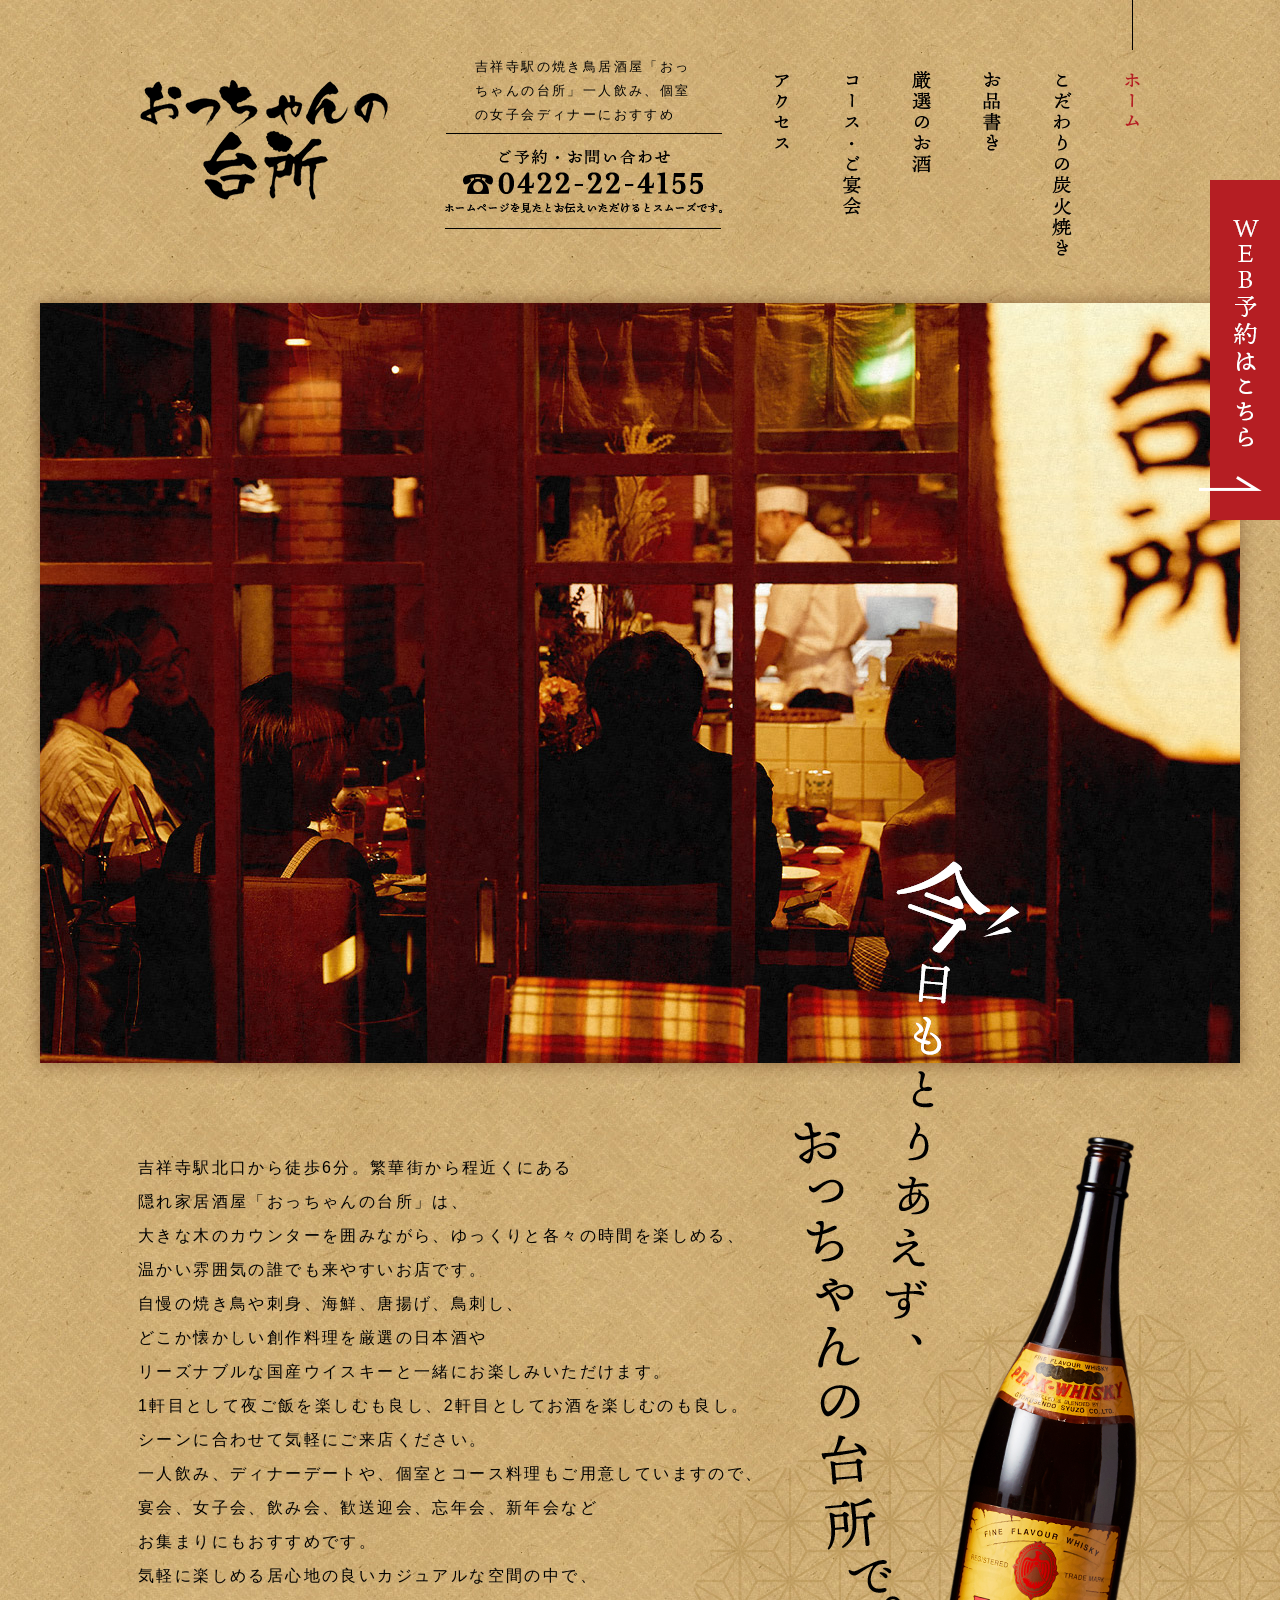
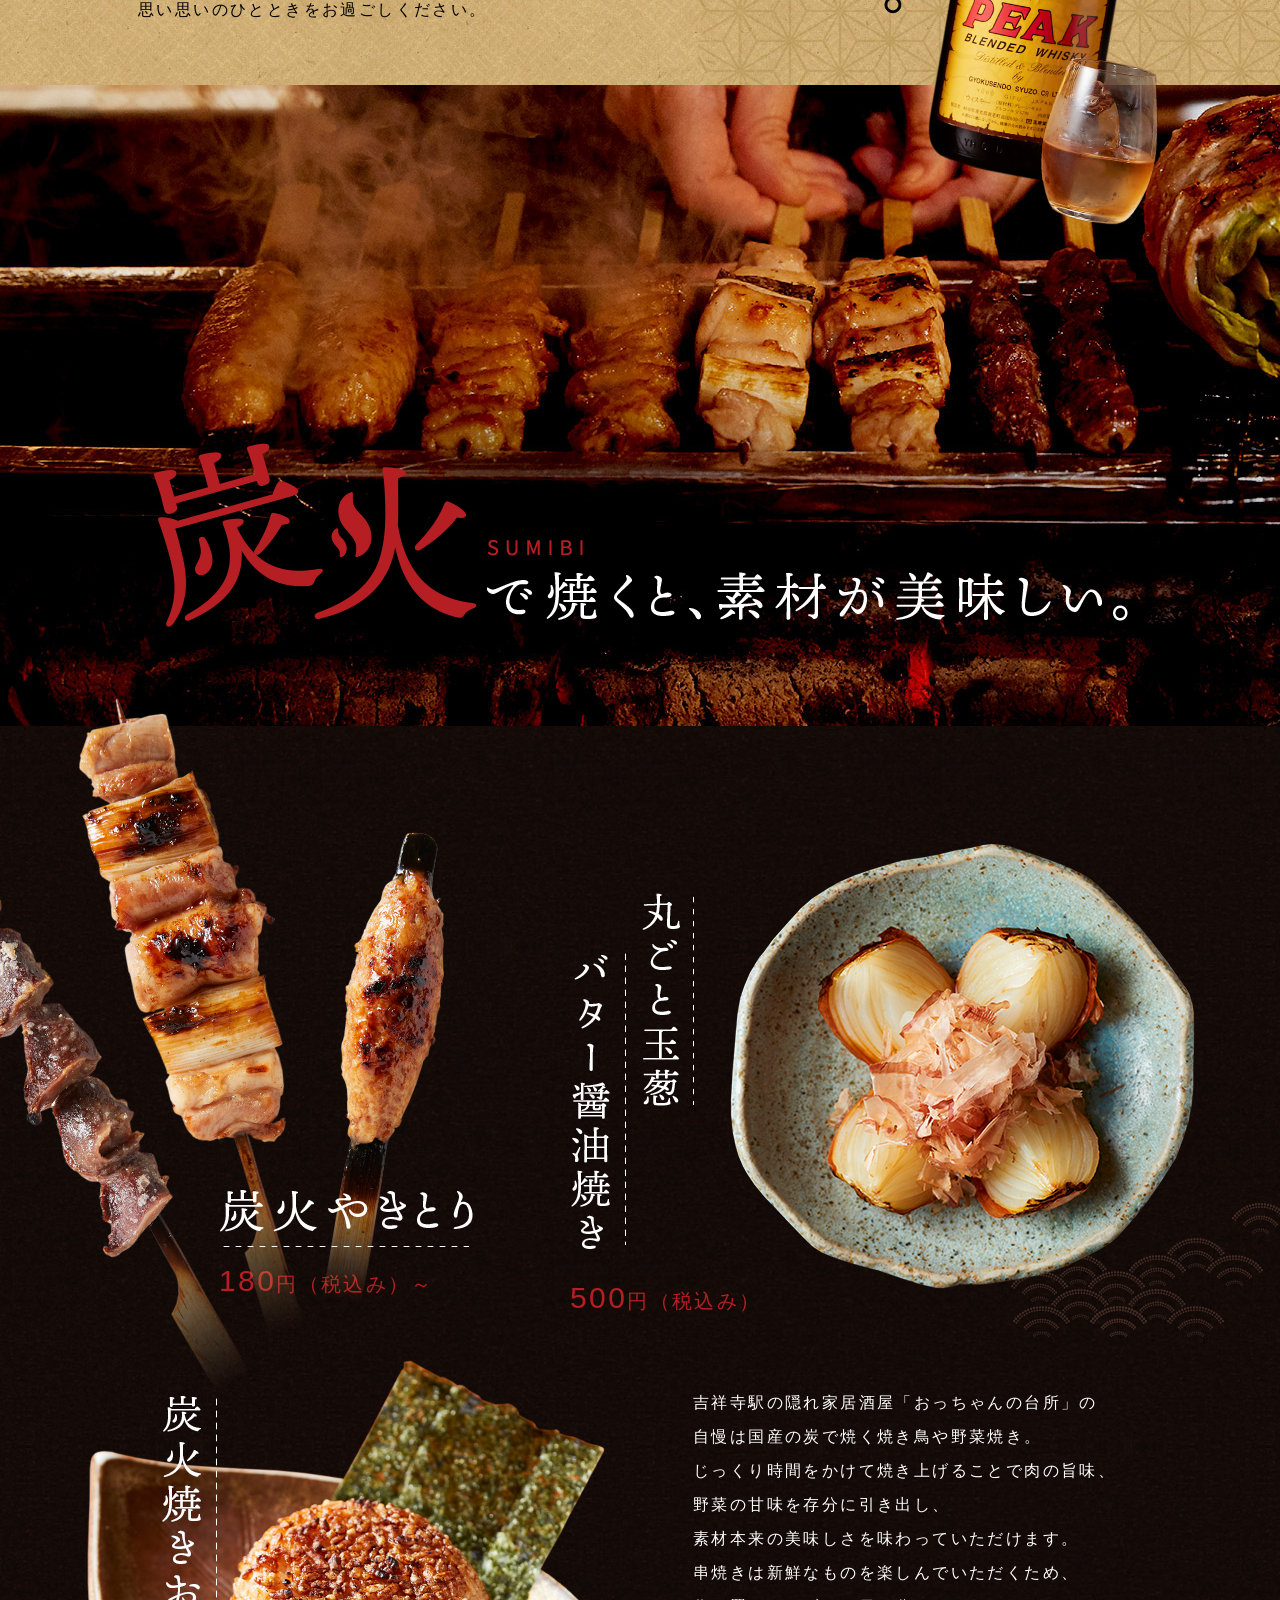
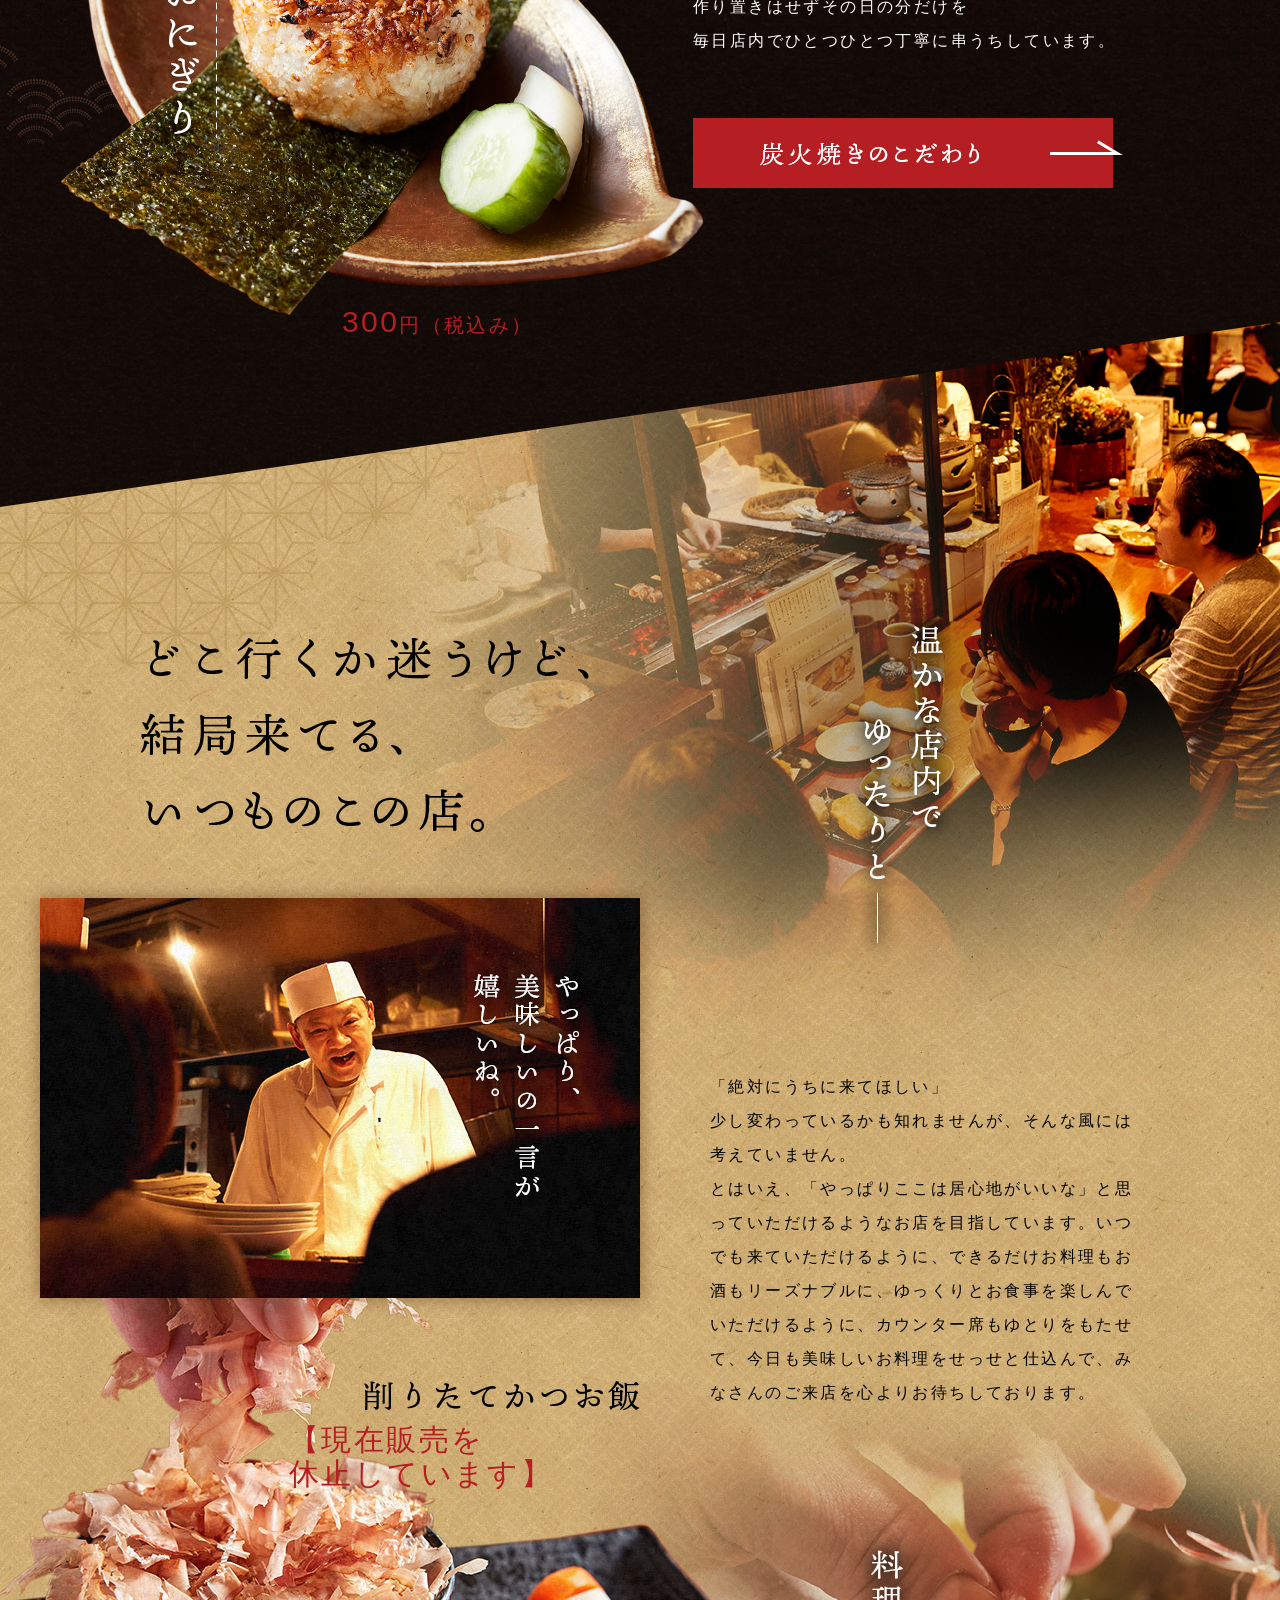
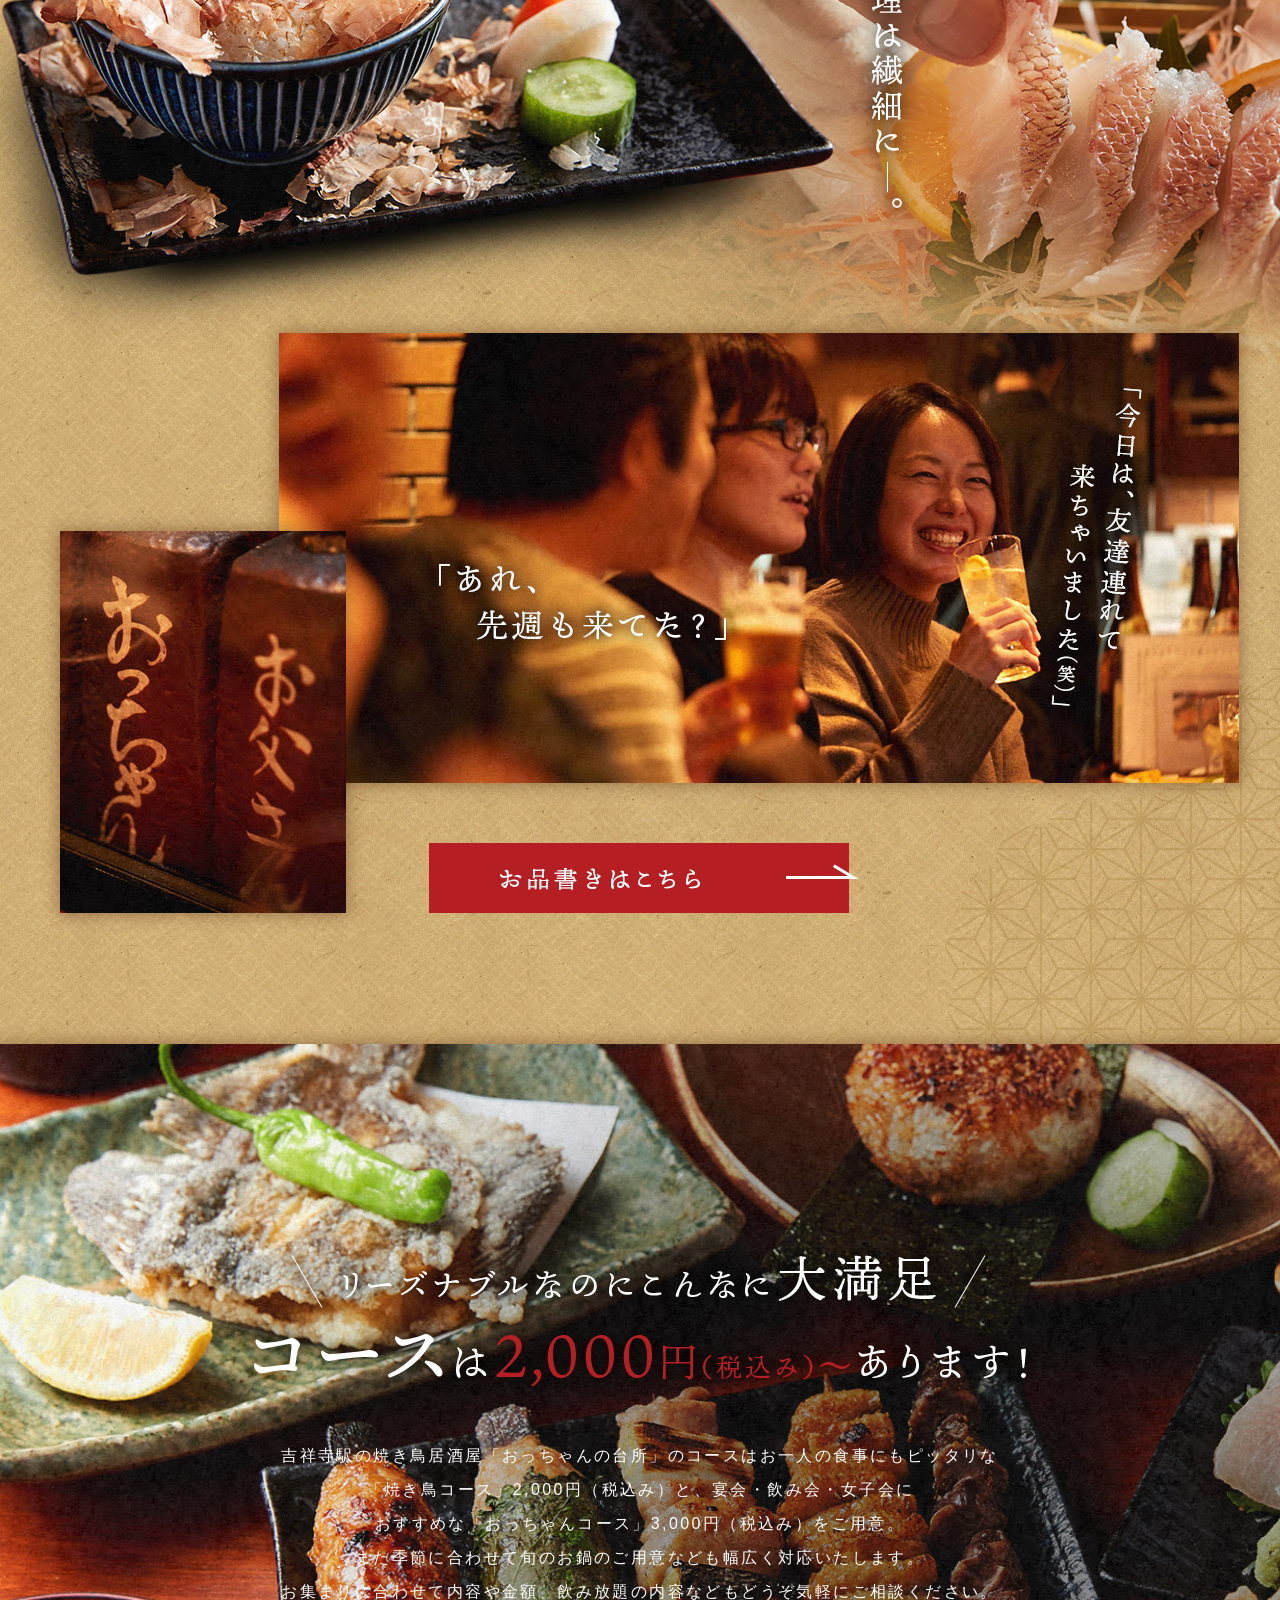
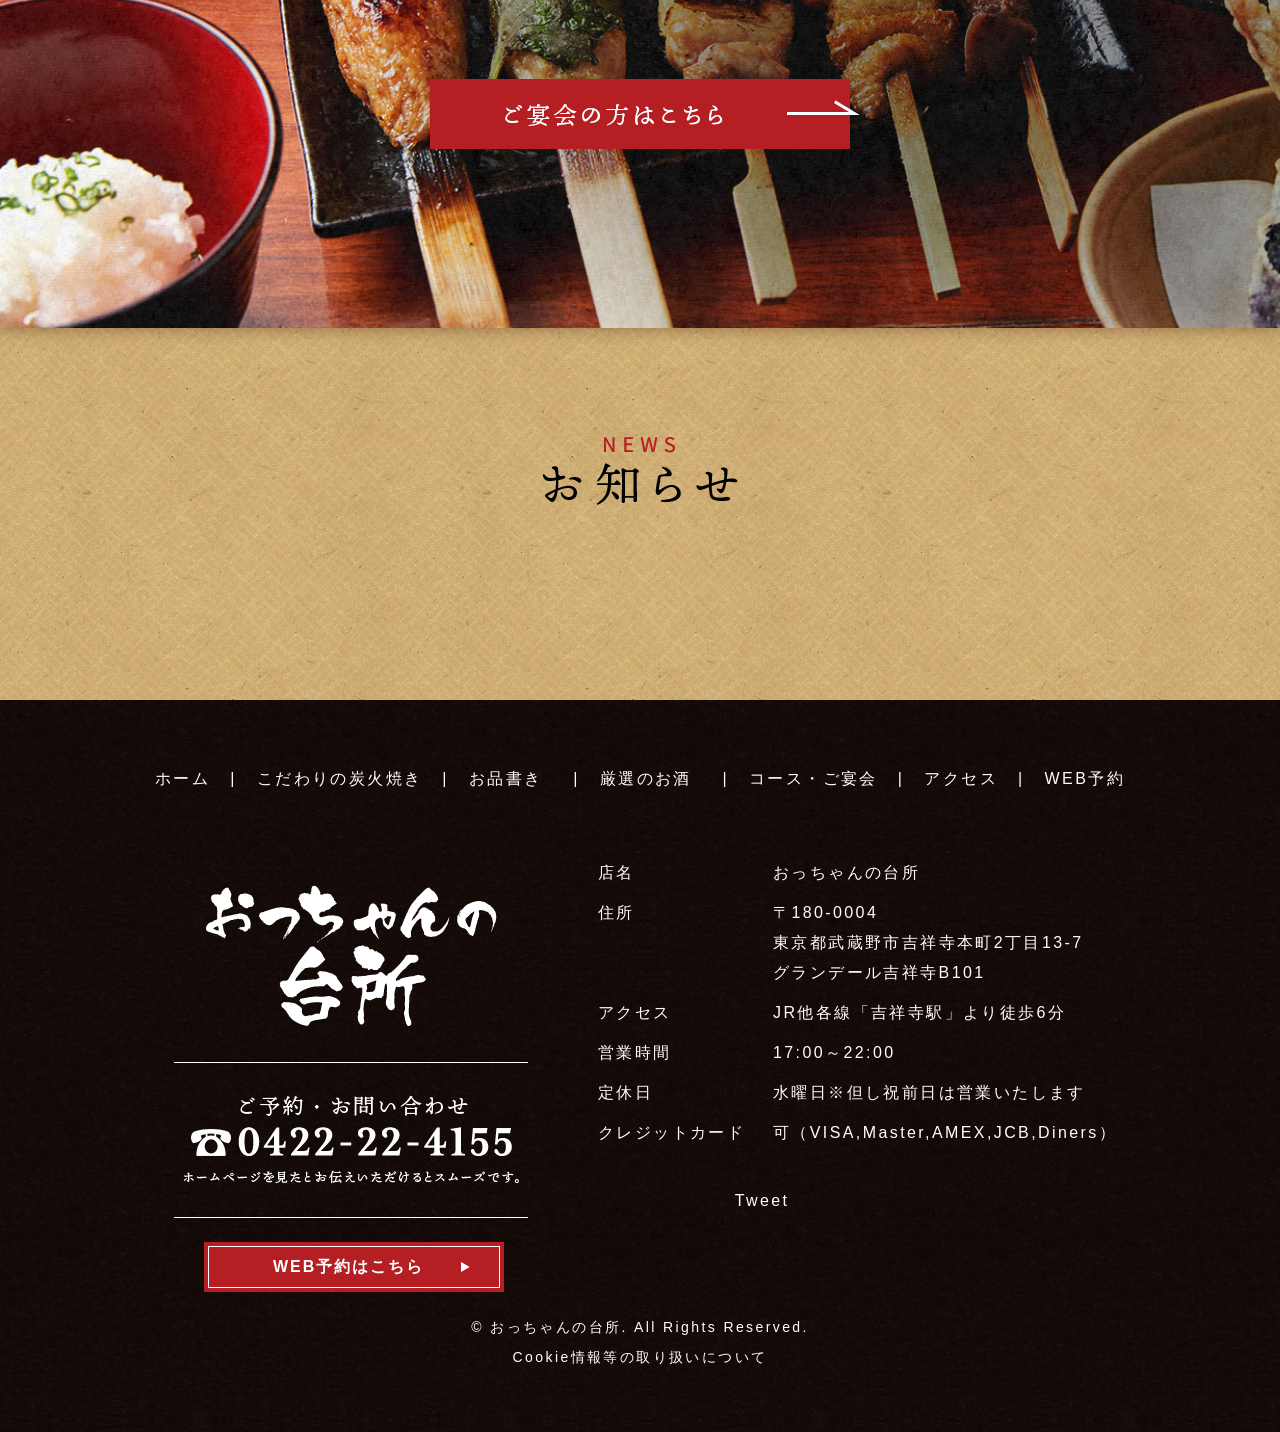
==== index.html @ ed3fe758 "「現在販売を休止しています」の改行位置を修正 「現在販売を」で改行し「休止しています」を次行に表示。  Co-Authored-By: Claude Sonnet 4.6 <noreply@anthr" ====
<!DOCTYPE html>
<!--[if lt IE 7]><html class="ie ie6 ie-lt10 ie-lt9 ie-lt8 ie-lt7 no-js" lang="ja"><![endif]-->
<!--[if IE 7]><html class="ie ie7 ie-lt10 ie-lt9 ie-lt8 no-js" lang="ja"><![endif]-->
<!--[if IE 8]><html class="ie ie8 ie-lt10 ie-lt9 no-js" lang="ja"><![endif]-->
<!--[if IE 9]><html class="ie ie9 ie-lt10 no-js" lang="ja"><![endif]-->
<!--[if gt IE 9]><!-->
<html class="no-js" lang="ja">
  <!--<![endif]-->
  <head>
    <meta charset="UTF-8" />
    <meta http-equiv="X-UA-Compatible" content="IE=Edge" />
    <meta name="author" content="FOODCONNECTION" />
    <title>吉祥寺駅の焼き鳥居酒屋「おっちゃんの台所」一人飲み、個室の女子会ディナーにおすすめ</title>

    <meta property="og:type" content="website" />
    <meta property="og:locale" content="ja_JP" />
    <meta property="og:url" content="https://www.ottyannodaidokoro.com" />
    <meta property="og:image" content="shared/img/shared/ogp.png" />
    <meta property="og:title" content="吉祥寺駅の焼き鳥居酒屋「おっちゃんの台所」一人飲み、個室の女子会ディナーにおすすめ" />
    <meta property="og:site_name" content="おっちゃんの台所" />
    <meta property="og:description" content="吉祥寺駅の居酒屋「おっちゃんの台所」。美味しい焼き鳥、刺身、魚料理を日本酒、国産ウイスキーとお楽しみください。カウンターは一人飲み、ディナーデート、個室は女子会、宴会、飲み会におすすめ。" />
    <meta name="description" content="吉祥寺駅の居酒屋「おっちゃんの台所」。美味しい焼き鳥、刺身、魚料理を日本酒、国産ウイスキーとお楽しみください。カウンターは一人飲み、ディナーデート、個室は女子会、宴会、飲み会におすすめ。" />

    <meta name="apple-mobile-web-app-status-bar-style" content="black-translucent" />
    <meta name="apple-mobile-web-app-capable" content="yes" />
    <meta name="format-detection" content="telephone=no, date=no, address=no, email=no" />
    <meta name="viewport" content="width=device-width, initial-scale=1.0" />

    <link rel="canonical" href="https://www.ottyannodaidokoro.com/" />
    <link rel="shortcut icon" href="shared/img/shared/favicon.ico" />

    <link rel="stylesheet" href="shared/css/font.css" />
    <link rel="stylesheet" href="shared/css/common.css" />
    <link rel="stylesheet" href="shared/css/shared.css" />
    <link rel="stylesheet" href="shared/css/index.css" />
    <link rel="stylesheet" href="shared/css/responsive.css" />
    <link href="https://fonts.googleapis.com/css?family=Noto+Serif+JP&display=swap" rel="stylesheet" />
  </head>

  <body>
    <main>
      <header>
        <div class="wrap">
          <h1>吉祥寺駅の焼き鳥居酒屋「おっちゃんの台所」一人飲み、個室の女子会ディナーにおすすめ</h1>
          <p class="logo non-over">
            <a href="./"><img src="shared/img/shared/logo.png" alt="logo" /></a>
          </p>
          <p class="tel">
            <a href="tel:0422224155" class="telhref"><img src="shared/img/shared/tel.png" alt="0422-22-4155" /></a>
          </p>
          <nav class="nav-fl">
            <a href="access.html"><img src="shared/img/shared/nav1.png" alt="アクセス" width="70" height="270" class="btn" /></a>
            <a href="course.html"><img src="shared/img/shared/nav2.png" alt="コース・ご宴会" width="70" height="270" class="btn" /></a>
            <a href="sake.html"><img src="shared/img/shared/nav3.png" alt="厳選のお酒" width="70" height="270" class="btn" /></a>
            <a href="menu.html"><img src="shared/img/shared/nav4.png" alt="お品書き" width="70" height="270" class="btn" /></a>
            <a href="sumibiyaki.html"><img src="shared/img/shared/nav5.png" alt="こだわりの炭火焼き" width="70" height="270" class="btn" /></a>
            <a href="./"><img src="shared/img/shared/nav6_on.png" alt="ホーム" width="70" height="270" class="non-over" /></a>
          </nav>
          <div id="key">
            <p><img class="box-shadow" src="shared/img/index/key.jpg" width="1200" height="760" alt="入口" /></p>
          </div>
        </div>
        <p class="btn_fixed">
          <a href="https://yoyaku.tabelog.com/yoyaku/net_booking_form/index?rcd=13009969" target="_blank" rel="nofollow"><img src="shared/img/shared/btn-fixed.png" width="81" height="340" alt="WEB予約はこちら" /></a>
        </p>
        <div class="nav-fixed">
          <div class="wrap">
            <nav>
              <a href="./"><img src="shared/img/shared/navf1_on.png" alt="ホーム" width="91" height="20" class="non-over" /></a>
              <a href="sumibiyaki.html"><img src="shared/img/shared/navf2.png" alt="こだわりの炭火焼き" width="224" height="20" class="btn" /></a>
              <a href="menu.html"><img src="shared/img/shared/navf3.png" alt="お品書き" width="125" height="20" class="btn" /></a>
              <a href="sake.html"><img src="shared/img/shared/navf4.png" alt="厳選のお酒" width="146" height="20" class="btn" /></a>
              <a href="course.html"><img src="shared/img/shared/navf5.png" alt="コース・ご宴会" width="183" height="20" class="btn" /></a>
              <a href="access.html"><img src="shared/img/shared/navf6.png" alt="アクセス" width="110" height="20" class="btn" /></a>
            </nav>
            <p>
              <a href="tel:0422224155" class="telhref"><img src="shared/img/shared/tel-fixed.png" alt="0422-22-4155" /></a>
            </p>
          </div>
        </div>
      </header>
      <section class="nav-target">
        <div id="sec1">
          <div class="wrap">
            <h2><img src="shared/img/index/s1-h2.png" width="365" height="965" alt="今日もとりあえず、おっちゃんの台所で。" /></h2>
            <p class="txt">
              吉祥寺駅北口から徒歩6分。繁華街から程近くにある<br />
              隠れ家居酒屋「おっちゃんの台所」は、<br />
              大きな木のカウンターを囲みながら、ゆっくりと各々の時間を楽しめる、<br />
              温かい雰囲気の誰でも来やすいお店です。<br />
              自慢の焼き鳥や刺身、海鮮、唐揚げ、鳥刺し、<br />どこか懐かしい創作料理を厳選の日本酒や<br />
              リーズナブルな国産ウイスキーと一緒にお楽しみいただけます。<br />
              1軒目として夜ご飯を楽しむも良し、2軒目としてお酒を楽しむのも良し。<br />
              シーンに合わせて気軽にご来店ください。<br />
              一人飲み、ディナーデートや、個室とコース料理もご用意していますので、<br />
              宴会、女子会、飲み会、歓送迎会、忘年会、新年会など<br />お集まりにもおすすめです。<br />
              気軽に楽しめる居心地の良いカジュアルな空間の中で、<br />
              思い思いのひとときをお過ごしください。
            </p>
          </div>
        </div>
        <div id="sec2">
          <div class="wrap">
            <h2><img src="shared/img/index/s2-h2.png" width="1000" height="210" alt="炭火で焼くと、素材が美味しい。" /></h2>
          </div>
        </div>
        <div id="sec3">
          <div class="wrap">
            <div class="set1">
              <div class="left">
                <p class="photo"><img src="shared/img/index/s3-img-1.png" width="531" height="710" alt="つくね" /></p>
                <dl>
                  <dt><img src="shared/img/index/s3-h2-a.png" width="257" height="60" alt="炭火やきとり" /></dt>
                  <dd>180<span>円（税込み）～</span></dd>
                </dl>
              </div>
              <div class="right">
                <p class="photo"><img src="shared/img/index/s3-img-2.png" width="560" height="495" alt="丸ごと玉葱" /></p>
                <dl>
                  <dt><img src="shared/img/index/s3-h2-b.png" width="125" height="360" alt="丸ごと玉葱バター醤油焼き" /></dt>
                  <dd>500<span>円（税込み）</span></dd>
                </dl>
              </div>
            </div>
            <div class="set2">
              <dl>
                <dt><img src="shared/img/index/s3-img-3.png" width="745" height="562" alt="炭火焼きおにぎり" /></dt>
                <dd>300<span>円（税込み）</span></dd>
              </dl>
              <div class="text">
                <p class="txt">
                  吉祥寺駅の隠れ家居酒屋「おっちゃんの台所」の<br />
                 自慢は国産の炭で焼く焼き鳥や野菜焼き。<br />
                  じっくり時間をかけて焼き上げることで肉の旨味、<br />
                  野菜の甘味を存分に引き出し、<br />
                  素材本来の美味しさを味わっていただけます。<br />
                  串焼きは新鮮なものを楽しんでいただくため、<br />
                  作り置きはせずその日の分だけを<br />
                  毎日店内でひとつひとつ丁寧に串うちしています。
                </p>
                <p class="btn">
                  <a href="sumibiyaki.html"><img src="shared/img/index/s3-btn.png" width="430" height="70" alt="炭火焼きのこだわり" /></a>
                </p>
              </div>
            </div>
          </div>
        </div>
        <div id="sec4">
          <div class="wrap">
            <div class="set1">
              <div class="left">
                <h2><img src="shared/img/index/s4-h2.png" width="450" height="215" alt="結局来てる、いつものこの店。" /></h2>
                <p class="photo"><img class="box-shadow" src="shared/img/index/s4-img-1.jpg" width="600" height="400" alt="大将" /></p>
              </div>
              <div class="right">
                <h3><img src="shared/img/index/s4-h3.png" width="115" height="360" alt="温かな店内でゆったりと―。" /></h3>
                <p class="txt">
                  「絶対にうちに来てほしい」<br />
                  少し変わっているかも知れませんが、そんな風には考えていません。<br />
                  とはいえ、「やっぱりここは居心地がいいな」と思っていただけるようなお店を目指しています。いつでも来ていただけるように、できるだけお料理もお酒もリーズナブルに、ゆっくりとお食事を楽しんでいただけるように、カウンター席もゆとりをもたせて、今日も美味しいお料理をせっせと仕込んで、みなさんのご来店を心よりお待ちしております。
                </p>
              </div>
            </div>
            <div class="set2">
              <dl>
                <dt><img src="shared/img/index/s4-img-2.png" width="920" height="658" alt="かつお飯" /></dt>
                <dd>【現在販売を<br>休止しています】</dd>
              </dl>
              <h3><img src="shared/img/index/s4-h3-2.png" width="80" height="295" alt="料理は繊細に―。" /></h3>
            </div>
            <div class="set3">
              <p class="photo_1"><img class="box-shadow" src="shared/img/index/s4-img-3.jpg" width="960" height="450" alt="会話" /></p>
              <p class="photo_2"><img class="box-shadow" src="shared/img/index/s4-img-4.jpg" width="286" height="382" alt="カウンタ" /></p>
              <p class="btn">
                <a href="menu.html"><img src="shared/img/index/s4-btn.png" width="430" height="70" alt="お品書きはこちら" /></a>
              </p>
            </div>
          </div>
        </div>
        <div id="sec5" class="box-shadow">
          <div class="wrap">
            <h2><img src="shared/img/index/s5-h2.png" width="820" height="150" alt="リーズナブルなのにこんなに大満足" /></h2>
            <p class="txt">
              吉祥寺駅の焼き鳥居酒屋「おっちゃんの台所」のコースはお一人の食事にもピッタリな<br />
              「焼き鳥コース」2,000円（税込み）と、宴会・飲み会・女子会に<br />
              おすすめな「おっちゃんコース」3,000円（税込み）をご用意。<br />
              また季節に合わせて旬のお鍋のご用意なども幅広く対応いたします。<br />
              お集まりに合わせて内容や金額、飲み放題の内容などもどうぞ気軽にご相談ください。
            </p>
            <p class="btn">
              <a href="course.html"><img src="shared/img/index/s5-btn.png" width="430" height="70" alt="ご宴会の方はこちら" /></a>
            </p>
          </div>
        </div>
        <div id="sec6">
          <div class="wrap">
            <h2><img src="shared/img/index/s6-h2.png" width="204" height="75" alt="new" /></h2>
            <div id="feed"></div>
          </div>
        </div>
      </section>
      <footer>
        <div class="wrap">
          <nav class="nav-inline">
            <a href="index.html">ホーム</a>
            <a href="sumibiyaki.html">こだわりの炭火焼き</a>
            <a href="menu.html">お品書き</a>
            <a href="sake.html">厳選のお酒</a>
            <a href="course.html">コース・ご宴会</a>
            <a href="access.html">アクセス</a>
            <a href="https://yoyaku.tabelog.com/yoyaku/net_booking_form/index?rcd=13009969" target="_blank" rel="nofollow">WEB予約</a>
          </nav>
          <p class="logo"><img src="shared/img/shared/footer-logo.png" alt="logo" /></p>
          <p class="tel">
            <a href="tel:0422224155" class="telhref"><img src="shared/img/shared/footer-tel.png" alt="0422-22-4155" /></a>
          </p>
          <div class="dis_b">
            <a href="https://yoyaku.tabelog.com/yoyaku/net_booking_form/index?rcd=13009969" target="_blank" rel="nofollow" class="btn_ebi_te">
              <span class="btn_txt">WEB予約はこちら</span>
              <span class="triangle sankaku_po"></span>
            </a>
          </div>
          <div class="vcard">
            <dl>
              <dt>店名</dt>
              <dd>おっちゃんの台所</dd>
            </dl>
            <dl>
              <dt>住所</dt>
              <dd>
                〒180-0004<br />
                東京都武蔵野市吉祥寺本町2丁目13-7<br />
                グランデール吉祥寺B101
              </dd>
            </dl>
            <dl>
              <dt>アクセス</dt>
              <dd>JR他各線「吉祥寺駅」より徒歩6分</dd>
            </dl>
            <dl>
              <dt>営業時間</dt>
              <dd>17:00～22:00</dd>
            </dl>
            <dl>
              <dt>定休日</dt>
              <dd>水曜日※但し祝前日は営業いたします</dd>
            </dl>
            <dl>
              <dt>クレジットカード</dt>
              <dd>可（VISA,Master,AMEX,JCB,Diners）</dd>
            </dl>
          </div>
          <div id="socialbuttons" class="clearfix"></div>
          <address>
            &copy; おっちゃんの台所. All Rights Reserved.<br />
            <a class="cookie" href="https://www.foodconnection.jp/cookie/cookie_share.html" target="_blank" rel="nofollow">Cookie情報等の取り扱いについて</a>
          </address>
        </div>
      </footer>
    </main>

    <p id="pagetop"><img src="shared/img/shared/pagetop.png" alt="最上部へ" /></p>

    <div id="fb-root"></div>

    <script src="shared/js/base.js"></script>
    <script src="shared/js/autoload.js"></script>
    <script src="shared/js/jquery.min.js"></script>
    <script src="shared/js/jquery.rss.js"></script>
    <script src="shared/js/common.js"></script>
    <script type="text/javascript" src="shared/js/sp_botan.js"></script>
    <script src="shared/js/shared.js"></script>
  </body>
</html>
---- shared/css/font.css ----
/* Syntax: font format */
@font-face {
	font-family: "__FONT_NAME__";
	src: url("../font/__FONT_FILE__.eot"); /* IE9+ Compat Modes */
	src:
		url("../font/__FONT_FILE__.eot?#iefix") format("embedded-opentype"), /* IE6-IE8 */
		url("../font/__FONT_FILE__.woff2") format("woff2"), /* Super modern browsers */
		url("../font/__FONT_FILE__.woff") format("woff"), /* Modern browsers */
		url("../font/__FONT_FILE__.ttf")  format("truetype"), /* Safari, Android, iOS */
		url("../font/__FONT_FILE__.svg#__FONT_NAME__") format("svg"); /* Legacy iOS */
}
---- shared/css/common.css ----
/*
 * StyleName: common.css
 * Version: 3.0.8
 *
 * FoodConnection
 * http://foodconnection.jp/
 * http://foodconnection.vn/
 *
 */



/*!
 * normalize.css v8.0.0 | MIT License | github.com/necolas/normalize.css
 */

button,hr,input{overflow:visible}progress,sub,sup{vertical-align:baseline}[type=checkbox],[type=radio],legend{box-sizing:border-box;padding:0}html{line-height:1.15;-webkit-text-size-adjust:100%}body{margin:0}h1{font-size:2em;margin:.67em 0}hr{box-sizing:content-box;height:0}code,kbd,pre,samp{font-family:monospace,monospace;font-size:1em}a{background-color:transparent}abbr[title]{border-bottom:none;text-decoration:underline;text-decoration:underline dotted}b,strong{font-weight:bolder}small{font-size:80%}sub,sup{font-size:75%;line-height:0;position:relative}sub{bottom:-.25em}sup{top:-.5em}img{border-style:none}button,input,optgroup,select,textarea{font-family:inherit;font-size:100%;line-height:1.15;margin:0}button,select{text-transform:none}[type=button],[type=reset],[type=submit],button{-webkit-appearance:button}[type=button]::-moz-focus-inner,[type=reset]::-moz-focus-inner,[type=submit]::-moz-focus-inner,button::-moz-focus-inner{border-style:none;padding:0}[type=button]:-moz-focusring,[type=reset]:-moz-focusring,[type=submit]:-moz-focusring,button:-moz-focusring{outline:ButtonText dotted 1px}fieldset{padding:.35em .75em .625em}legend{color:inherit;display:table;max-width:100%;white-space:normal}textarea{overflow:auto}[type=number]::-webkit-inner-spin-button,[type=number]::-webkit-outer-spin-button{height:auto}[type=search]{-webkit-appearance:textfield;outline-offset:-2px}[type=search]::-webkit-search-decoration{-webkit-appearance:none}::-webkit-file-upload-button{-webkit-appearance:button;font:inherit}details{display:block}summary{display:list-item}[hidden],template{display:none}



/*=============================================
 * reset by FC Dev
 *=============================================*/

html, body, div, span, applet, object, iframe, h1, h2, h3, h4, h5, h6, p, blockquote, pre, a, abbr, acronym, address, big, cite, code, del, dfn, em, img, ins, kbd, q, s, samp, small, strike, strong, sub, sup, tt, var, b, u, i, center, dl, dt, dd, ol, ul, li, fieldset, form, label, legend, table, caption, tbody, tfoot, thead, tr, th, td, article, aside, canvas, details, embed, figure, figcaption, footer, header, hgroup, main, menu, nav, output, ruby, section, summary, time, mark, audio, video {
	margin: 0;
	padding: 0;
	font-size: 100%;
	font: inherit;
	vertical-align: baseline;
	outline: none;
	border: 0;
}
img {
	border: 0;
	transform: translateZ(0);
	-moz-transform: translateZ(0);
	-webkit-transform: translateZ(0);
}
img, input {
	vertical-align: middle;
}

article, aside, details, figcaption, figure, footer, header, hgroup, main, menu, nav, section {
	display: block;
}
ol, ul {
	list-style: none;
}
blockquote, q {
	quotes: none;
}
blockquote:before, blockquote:after, q:before, q:after {
	content: "";
	content: none;
}
table {
	border-spacing: 0;
	border-collapse: collapse;
}
table, caption, th, td {
	font-style: normal;
	font-weight: normal;
}
hr {
	margin: 0;
	padding: 0;
}
iframe {
	margin: 0;
	padding: 0;
	border: 0;
}
form, fieldset, input, button, select, optgroup, option, textarea, label, legend {
	margin: 0;
	padding: 0;
	outline: none;
}
span, em, strong, dfn, code, samp, kbd, var, cite, abbr, acronym, q, br, ins, del, a, img, object {
	margin: 0;
	padding: 0;
	font-style: normal;
	font-weight: inherit;
	border: 0;
}

/*=============================================
 * reset - custom
 *=============================================*/

:before,
:after {
	pointer-events: none;
}
* { /* fix font boosting on mobile Chrome */
	max-height: 1000000px;
}
*:first-child + html img,
* html img {
	vertical-align: top;
}
html,
body {
	line-height: 1;
	word-spacing: normal;
	min-height: 100%;
	text-size-adjust: 100%;
	-moz-text-size-adjust: 100%;
	-webkit-text-size-adjust: 100%;
	overflow-scrolling: touch;
	-moz-overflow-scrolling: touch;
	-webkit-overflow-scrolling: touch;
	/* -webkit-font-smoothing: antialiased; */
}
html.break-jump,
.break-jump body { /* fixed for screen jumping bug on iOS */
	margin: auto;
	position: absolute;
	top: 0;
	left: 0;
	right: 0;
	bottom: 0;
	overflow: auto;
}
input,
button,
select,
optgroup,
option,
textarea,
label {
	box-sizing: border-box;
	-moz-box-sizing: border-box;
	-webkit-box-sizing: border-box;
}
select,
button,
input:button,
input:submit,
input:reset {
	cursor: pointer;
}
/*
option:disabled {
	display: none;
}
*/
strong {
	font-weight: 600;
}
em {
	font-style: italic;
}
small {
	font-size: smaller;
}
del {
	text-decoration: line-through;
}
a {
	color: inherit;
	text-decoration: none;
}
a:hover {
	text-decoration: underline;
}
a:focus,
a:active {
	outline: none;
	-moz-outline-style: none;
	ie-dummy: expression(this.hideFocus=true);
}
/*
a[href=""],
a[href=""] > * {
	cursor: not-allowed !important;
}
a[href=""]:focus,
a[href=""]:active {
	pointer-events: none;
}
*/
a[x-apple-data-detectors] {
	color: inherit !important;
	text-decoration: none !important;
	font-size: inherit !important;
	font-family: inherit !important;
	font-weight: inherit !important;
	line-height: inherit !important;
}



/*=============================================
 * lazyload
 *=============================================*/

img:not([src]) {
	visibility: hidden;
}
img[data-src],
img[data-srcset] {
	display: block;
	min-height: 1px;
}
.i-wrapper {
	width: 100%;
	height: 0;
	padding-bottom: 66.67%; /* You define this doing height / width * 100% */
	position: relative;
}
.i-wrapper img {
	width: 100%;
	/*height: auto;*/
	position: absolute;
}



/*=============================================
 * .clearfix
 *=============================================*/

.nav-fl,
.nav-fr,
.clearfix {
	zoom: 1 !important;
}
.nav-fl:after,
.nav-fr:after,
.clearfix:after {
	content: "." !important;
	clear: both !important;
	display: block !important;
	height: 0 !important;
	visibility: hidden !important;
}



/*=============================================
 * nav - float/inline
 *=============================================*/

.nav-fl > * {
	float: left;
}
.nav-fr > * {
	float: right;
}
.nav-inline > * {
	display: inline-block !important;
}



/*=============================================
 * fonts
 *=============================================*/

 /*
[class^=fnt-] {
	font-size: initial;
	font-weight: normal;
	font-style: normal;
	line-height: initial;
	letter-spacing: initial;
}
*/
.fnt-garamond {
	font-family: Garamond, "游明朝", YuMincho, "ＭＳ Ｐゴシック", "MS PGothic", sans-serif;
}



/*=============================================
 * text vertical
 *=============================================*/

.txt-vertical {
	cursor: vertical-text;
	writing-mode: vertical-rl;
	-o-writing-mode: vertical-rl;
	-ms-writing-mode: vertical-rl;
	-ms-writing-mode: tb-rl;
	-moz-writing-mode: vertical-rl;
	-webkit-writing-mode: vertical-rl;
	text-orientation: upright;
	word-wrap: break-word;
}
.txt-vertical .int {
	writing-mode: lr-tb;
	-o-writing-mode: horizontal-tb;
	-ms-writing-mode: horizontal-tb;
	-ms-writing-mode: lr-tb;
	-moz-writing-mode: horizontal-tb;
	-webkit-writing-mode: horizontal-tb;
	display: inline-block;
	text-align: center;
	line-height: 1.5em;
}
.txt-normal .int {
	height: 1.1em;
}
.txt-vertical-x > * {
	writing-mode: rl-tb;
	-o-writing-mode: vertical-tb;
	-ms-writing-mode: vertical-tb;
	-ms-writing-mode: rl-tb;
	-moz-writing-mode: vertical-tb;
	-webkit-writing-mode: vertical-tb;
	transform: rotate(90deg);
	-o-transform: rotate(90deg);
	-ms-transform: rotate(90deg);
	-moz-transform: rotate(90deg);
	-webkit-transform: rotate(90deg);
	display: inline-block;
	white-space: nowrap;
	word-wrap: break-word;
	width: 1px;
	line-height: 1;
}
.txt-vertical .txt-latin {
	cursor: vertical-text;
	direction: rtl;
	writing-mode: vertical-rl;
	-o-writing-mode: vertical-rl;
	-ms-writing-mode: vertical-rl;
	-ms-writing-mode: tb-rl;
	-moz-writing-mode: vertical-rl;
	-webkit-writing-mode: vertical-rl;
	text-orientation: sideways-right;
	-o-text-orientation: sideways-right;
	-ms-text-orientation: upright;
	-ms-text-orientation: sideways-right;
	-moz-text-orientation: sideways-right;
	-webkit-text-orientation: sideways-right;
	letter-spacing: .25em;
}

/*=============================================
 * fix text vertical firefox
 *=============================================*/

@-moz-document url-prefix() {
  .txt-vertical .txt-latin {
		left: 5px;
		position: relative;
	}
}



/*=============================================
 * .bg-parallax
 *=============================================*/

.bg-parallax {
	background-size: cover;
	background-repeat: no-repeat;
	background-position: top center;
	background-attachment: fixed;
	width: 100%;
	min-height: 600px;
}



/*=============================================
 * rollover button
 *=============================================*/

.btn-over img,
.over-img img,
img.over,
img:not(.btn):not(.non-over),
button img {
	opacity: 1;
	transform: translateX(0) translateZ(0);
	-moz-transform: translateX(0) translateZ(0);
	-webkit-transform: translateX(0) translateZ(0);
	transition: opacity .3s ease;
	-moz-transition: opacity .3s ease;
	-webkit-transition: opacity .3s ease;
}
.over-img img:hover,
img.over:hover,
/* a:not([href=""]):hover img:not(.btn):not(.non-over), */
a:hover img:not(.btn):not(.non-over),
button:hover img {
	cursor: pointer;
	opacity: .8;
	transform: translateX(.01em) translateZ(0);
	-moz-transform: translateX(.01em) translateZ(0);
	-webkit-transform: translateX(.01em) translateZ(0);
}
.non-over a:hover img:not(.over),
.non-over img:not(.over):not(.btn):hover {
	opacity: 1 !important;
}
.btn-over {
	display: inline-block;
	position: relative;
}
.btn-over img + img {
	pointer-events: none;
	opacity: 0 !important;
	position: absolute;
	top: 0;
	left: 0;
	right: 0;
	bottom: 0;
}
.btn-over:hover img + img,
.btn-over.active img + img {
	opacity: 1 !important;
}
.btn-over:hover img,
.btn-over.active img {
	opacity: 0 !important;
}



/*=============================================
 * .slide-fade
 *=============================================*/

.slideParent {
	position: relative;
}
.slide-fade {
	position: relative;
}
.slide-fade > * {
	margin: auto;
	width: 100%;
	height: 100%;
	position: absolute;
	top: 0;
	left: 0;
	right: 0;
	bottom: 0;
}
.slide-btn {
	pointer-events: none;
	margin: auto;
	width: 100%;
	position: relative;
	z-index: 1;
}
.slide-btn .slide-next,
.slide-btn .slide-prev {
	pointer-events: visible;
	position: absolute;
	top: 50%;
	transform: translateY(-50%);
	-moz-transform: translateY(-50%);
	-webkit-transform: translateY(-50%);
}
.slide-btn .slide-next {
	right: 0;
}
.slide-btn .slide-prev {
	left: 0;
}
.slide-btn .slide-next img,
.slide-btn .slide-prev img {
	cursor: pointer;
	opacity: 1;
	transition: opacity .3s ease;
	-moz-transition: opacity .3s ease;
	-webkit-transition: opacity .3s ease;
}
.slide-btn .slide-next img:hover,
.slide-btn .slide-prev img:hover {
	opacity: .8;
}
.slide-page {
	margin: 0 auto;
	text-align: center;
}
.slide-page > * {
	cursor: pointer;
	display: inline-block;
	margin: 0 5px;
	background: #C0C0C0;
	width: 15px;
	height: 15px;
	border-radius: 100%;
	-moz-border-radius: 100%;
	-webkit-border-radius: 100%;
	transition: all .3s ease;
	-moz-transition: all .3s ease;
	-webkit-transition: all .3s ease;
}
.slide-page > *:hover,
.slide-page > *.active {
	background: #8D8D8D;
}



/*=============================================
 * .nav-animate
 *=============================================*/

.nav-animate {
}



/*=============================================
 * .nav-fixed
 *=============================================*/

.nav-fixed {
}
.nav-fixed.fixed {
}
.nav-target {
}
.nav-pin {
}
.nav-pin.fixed {
}



/*=============================================
 * .wrap
 *=============================================*/

.wrap {
	margin: 0 auto;
	width: 1000px;
	position: relative;
}



/*=============================================
 * .gmap
 *=============================================*/

.gmap {
	background: url([data-uri]) no-repeat center center #EDEDED;
	width: 100%;
	min-height: 300px;
	position: relative;
}
.gmap iframe {
	pointer-events: none !important;
	width: 100%;
}
.gmap.scrollable iframe {
	pointer-events: visible !important;
}



/*=============================================
 * .tabs-switch
 *=============================================*/

.tabs-switch {
}
.tabs-switch .tab-link {
}
.tabs-switch .tab-link > * {
	cursor: pointer;
	display: inline-block;
}
.tabs-switch .tab-link > * a {
	pointer-events: none;
}
.tabs-switch .tab-link.link-over > * {
	position: relative;
}
.tabs-switch .tab-link.link-over > * > img {
}
.tabs-switch .tab-link.link-over > * > img + img {
	margin: auto;
	position: absolute;
	top: 0;
	left: 0;
	right: 0;
	bottom: 0;
}
.tabs-switch .tab-link.link-over > * > img + img,
.tabs-switch .tab-link.link-over > *:hover > img,
.tabs-switch .tab-link.link-over > *.active > img {
	opacity: 0;
}
.tabs-switch .tab-link.link-over > *:hover > img + img,
.tabs-switch .tab-link.link-over > *.active > img + img {
	opacity: 1;
}
.tabs-switch .tab-content {
}
.tabs-switch[data=fade] .tab-content {
	min-height: 100px;
	position: relative;
}
.tabs-switch .tab-content > * {
	display: none;
}
.tabs-switch[data=fade] .tab-content > * {
	margin: auto;
	width: 100%;
	height: 100%;/*
	position: absolute;
	top: 0;
	left: 0;
	right: 0;
	bottom: 0;
	*/
}



/*=============================================
 * .toggle
 *=============================================*/

.toggle {
}
.toggle .toggle-link {
	cursor: pointer;
	position: relative;
}
.toggle .toggle-main {
	display: none;
}
.toggle.active .toggle-main {
	display: block;
}



/*=============================================
 * .pagination
 *=============================================*/

.pagination {
}
.pagination > .page-content {
}
.pagination > .page-content > * {
	display: none;
}
.pagination > .page-content > *.active {
	display: block;
}
.pagination > .page-link {
	text-align: center;
}
.pagination > .page-link ul {
}
.pagination > .page-link li {
	cursor: pointer;
	display: inline-block;
}
.pagination > .page-link .page-item {
}
.pagination > .page-link .page-item.active {
	font-weight: 600;
}
.pagination > .page-link .page-ellipse {
}
.pagination > .page-link .page-first {
}
.pagination > .page-link .page-last {
}
.pagination > .page-link .page-next {
}
.pagination > .page-link .page-prev {
}
.pagination > .page-link .page-ellipse,
.pagination > .page-link .page-first.disabled,
.pagination > .page-link .page-last.disabled,
.pagination > .page-link .page-next.disabled,
.pagination > .page-link .page-prev.disabled {
	cursor: not-allowed;
}



/*=============================================
 * .noanimated
 *=============================================*/

.noanimated {
}
.noanimated .wow {
	visibility: visible !important;
	animation-duration: none !important;
	-moz-animation-duration: none !important;
	-webkit-animation-duration: none !important;
	animation-fill-mode: none !important;
	-moz-animation-fill-mode: none !important;
	-webkit-animation-fill-mode: none !important;
}



/*=============================================
 * .rss
 *=============================================*/

.rss {
	word-wrap: break-word;
	word-break: break-word;
}



/*=============================================
 * #pagetop
 *=============================================*/

#pagetop {
	opacity: 0;
	background-repeat: no-repeat;
	background-position: center;
	position: fixed;
	right: 10px;
	bottom: 10px;
	visibility: hidden;
	z-index: 999;
	transition:
		opacity .3s ease,
		visibility .3s ease;
	-moz-transition:
		opacity .3s ease,
		visibility .3s ease;
	-webkit-transition:
		opacity .3s ease,
		visibility .3s ease;
}
#pagetop.visible {
	opacity: 1;
	visibility: visible;
}
#pagetop.in-scroll {
	cursor: not-allowed;
}
#pagetop > * {
	opacity: 1;
	transition: opacity .3s ease;
	-moz-transition: opacity .3s ease;
	-webkit-transition: opacity .3s ease;
}
#pagetop > *:hover {
	cursor: pointer;
	opacity: .8;
}



/*=============================================
 * <header>
 *=============================================*/

header {
	width: 100%;
}
header > .wrap {
	position: relative;
	z-index: 2;
}
header h1 {
	font-size: inherit;
}



/*=============================================
 * <section>
 *=============================================*/

section {
	clear: both;
	margin: auto;
	width: 100%;
	position: relative;
}



/*=============================================
 * <footer>
 *=============================================*/

footer {
	width: 100%;
	position: relative;
}
footer a {
	color: inherit;
}
footer nav {
}
footer nav > a {
}
footer nav > a + a {
	padding-left: 20px;
}
footer nav > a + a:before {
	content: "\7C";
	display: inline-block;
	padding-right: 20px;
	text-decoration: none;
	text-decoration-line: none;
	text-decoration-color: transparent;
}

address {
	text-align: center;
}



/*=============================================
 * #socialbuttons
 *=============================================*/

#socialbuttons {
	margin: auto;
	font: unset;
	line-height: normal;
	text-align: center;
}
#socialbuttons > * {
	display: inline-block;
	margin: 0 3px;
	vertical-align: middle;
	height: 20px;
}


.social-google {
    display: none !important;
}
/*=============================================
 * debugger
 *=============================================*/

html.fc-debugger {
}
#fc-console {
	opacity: 0;
	margin: auto;
	color: #F0F0F0;
	font-size: 14px;
	font-family: Consolas, "Source Code Pro", "Lucida Grande", monospace, sans-serif;
	background: rgba(60, 60, 60, .9);
	width: 90%;
	max-width: 1200px;
	border: 1px solid rgba(255, 255, 255, .05);
	position: fixed;
	top: 100%;
	left: 0;
	right: 0;
	bottom: 0;
	box-shadow: 5px 10px 10px rgba(0, 0, 0, .5);
	-moz-box-shadow: 5px 10px 10px rgba(0, 0, 0, .5);
	-webkit-box-shadow: 5px 10px 10px rgba(0, 0, 0, .5);
	transition: all .3s ease;
	-moz-transition: all .3s ease;
	-webkit-transition: all .3s ease;
	visibility: hidden;
	z-index: 9999999999999999999999999999999;
}
html.fc-debugger #fc-console {
	opacity: 1;
	visibility: visible;
}
#fc-console.active {
	top: initial;
}
#fc-console * {
	color: #EFEFEF;
	font-size: 14px;
	text-shadow: 1px 1px 1px rgba(0, 0, 0, .5);
	line-height: 20px;
}
#fc-console .console-title {
	cursor: pointer;
	margin: auto;
	padding: 10px 20px;
	color: #202020;
	font-size: 20px;
	font-weight: 600;
	font-variant: small-caps;
	text-shadow: none;
	line-height: 22px;
	background: rgba(215, 215, 215, .8);
	border: 1px solid rgba(255, 255, 255, .05);
	position: absolute;
	top: -45px;
	left: -1px;
	right: -1px;
	transition: all .3s ease;
	-moz-transition: all .3s ease;
	-webkit-transition: all .3s ease;
}
#fc-console .console-title[data-total]:before {
	content: attr(data-total);
	margin-left: -10px;
	margin-right: 10px;
	padding: 3px 10px;
	color: #FEFEFE;
	font-size: 12px;
	text-align: center;
	text-shadow: 1px 1px 1px rgba(0, 0, 0, .5);
	line-height: 15px;
	background: #D82323;
	height: 15px;
	border-radius: 10px;
	-moz-border-radius: 10px;
	-webkit-border-radius: 15px;
	position: relative;
	top: -3px;
}
#fc-console .console-title:hover {
	color: #303030;
	background: rgba(215, 215, 215, .9);
}
#fc-console .console-clear {
	cursor: pointer;
	margin: auto;
	padding: 5px 10px;
	font-size: 12px;
	line-height: 15px;
	background: #607D8B;
	border-radius: 3px;
	-moz-border-radius: 3px;
	-webkit-border-radius: 3px;
	position: absolute;
	top: -35px;
	right: 7px;
	transition: all .3s ease;
	-moz-transition: all .3s ease;
	-webkit-transition: all .3s ease;
}
#fc-console .console-clear:hover {
	background: #4C626D;
}
#fc-console .console-main {
	padding: 10px;
	max-height: 350px;
	max-height: 35vh;
	overflow: hidden;
	overflow-y: auto;
}
#fc-console .console-main a {
	color: #3A92C8;
	text-decoration: none;
}
#fc-console .console-main a:hover {
	text-decoration: underline;
}
#fc-console .console-block {
	padding: 10px;
	position: relative;
}
#fc-console .console-block[data-count]:before {
	content: attr(data-count);
	margin: auto;
	padding: 3px 10px;
	color: #FEFEFE;
	font-size: 12px;
	text-align: center;
	line-height: 15px;
	background: #D82323;
	height: 15px;
	border-radius: 10px;
	-moz-border-radius: 10px;
	-webkit-border-radius: 15px;
	position: absolute;
	top: 0;
	left: 0;
	bottom: 0;
}
#fc-console .console-block + .console-block {
}
#fc-console .console-block + .console-block:after {
	content: "";
	margin: auto;
	background: rgba(0, 0, 0, .1);
	height: 1px;
	position: absolute;
	top: 0;
	left: 0;
	right: 0;
	box-shadow: 0 1px rgba(255, 255, 255, .05);
	-moz-box-shadow: 0 1px rgba(255, 255, 255, .05);
	-webkit-box-shadow: 0 1px rgba(255, 255, 255, .05);
}
#fc-console .console-block > * {
	margin: 5px 0;
}
#fc-console .console-message {
	padding-left: 20px;
	color: #F44336;
	font-style: italic;
	position: relative;
}
#fc-console .console-message:before {
	content: "#";
	color: #F44336;
	position: absolute;
	top: 0;
	left: 0;
	bottom: 0;
}
#fc-console .console-stacktrace {
	margin-left: 20px;
	padding-left: 20px;
	box-shadow: inset 2px 0 rgba(255, 255, 255, .1);
	-moz-box-shadow: inset 2px 0 rgba(255, 255, 255, .1);
	-webkit-box-shadow: inset 2px 0 rgba(255, 255, 255, .1);
}
#fc-console .console-stacktrace > * {
	font-size: 13px;
}
#fc-console .console-script {
}
#fc-console .console-line {
}
#fc-console .console-column {
}
#fc-console .console-error {
	margin-left: 18px;
	padding-left: 22px;
	color: #CFCFCF;
	position: relative;
}
#fc-console .console-error:before {
	content: "$";
	position: absolute;
	top: 0;
	left: 0;
	bottom: 0;
}



/*=============================================
 * .copy - clipboard
 *=============================================*/

.copy {
	cursor: pointer;
	touch-action: manipulation; /* fixed for iOS */
	transition: all .3s ease;
	-moz-transition: all .3s ease;
	-webkit-transition: all .3s ease;
}
.copy:hover {
	opacity: .8;
}
.copy.copied {
}



/*=============================================
 * customs
 *=============================================*/

.bxSlider,
.bxSlider * {
	transition: none;
	-moz-transition: none;
	-webkit-transition: none;
}
.bx-wrapper img { /* responsive */
	display: block;
	max-width: 100%;
	height: auto;
}
a.bx-next,
a.bx-next:active,
a.bx-next:focus,
a.bx-next:hover,
a.bx-next:hover img,
a.bx-prev,
a.bx-prev:active,
a.bx-prev:focus,
a.bx-prev:hover,
a.bx-prev:hover img,
a.bx-pager-link,
a.bx-pager-link:active,
a.bx-pager-link:focus,
a.bx-pager-link:hover,
a.bx-pager-link:hover img,
a[data-slide-index],
a[data-slide-index]:active,
a[data-slide-index]:focus,
a[data-slide-index]:hover,
a[data-slide-index]:hover img {
	pointer-events: visible !important;
	cursor: pointer !important;
}

.fb-page {
	background: #FFF;
	width: 100%;
	height: inherit;
}
.fb-like.fb_iframe_widget > span {
	display: block;
	vertical-align: baseline !important;
}

/* https://stackoverflow.com/questions/29429296/responsive-width-facebook-page-plugin/31971705 */
.fb-page,
.fb-page span,
.fb-page span iframe[style] {
    max-width: 100% !important;
}



/*=============================================
 * horizontal & vertical align
 *=============================================*/

.x-full {
	margin: auto;
	position: absolute;
	top: 0;
	left: 0;
	right: 0;
	bottom: 0;
}
.x-center {
	text-align: center;
	position: relative;
	left: 50%;
	transform: translateX(-50%);
	-moz-transform: translateX(-50%);
	-webkit-transform: translateX(-50%);
}
.y-center {
	position: relative;
	top: 50%;
	transform: translateY(-50%);
	-moz-transform: translateY(-50%);
	-webkit-transform: translateY(-50%);
}
.z-center {
	margin-right: -50%;
	text-align: center;
	position: relative;
	top: 50%;
	left: 50%;
	transform: translate(-50%, -50%);
	-moz-transform: translate(-50%, -50%);
	-webkit-transform: translate(-50%, -50%);
}



/*=============================================
 * .vh-fix
 *=============================================*/

.vh-fix {
}



/*=============================================
 * .full-height - 100vh
 *
 * this bug not displaying 100vh correctly
 * fixed on iOS/Chrome
 *=============================================*/

.full-height {
	height: 100vh;
}

@media only screen and (min-device-width: 768px) and (max-device-width: 1024px) and (orientation: landscape) {
	.full-height {
		height: 768px;
	}
}
@media only screen and (min-device-width: 768px) and (max-device-width: 1024px) and (orientation: portrait) {
	.full-height {
		height: 1024px;
	}
}
@media only screen and (min-device-width: 320px) and (max-device-height: 568px) and (orientation: landscape) and (-webkit-device-pixel-ratio: 2) {
	.full-height {
		height: 320px;
	}
}
@media only screen and (min-device-width: 320px) and (max-device-height: 568px) and (orientation: portrait) and (-webkit-device-pixel-ratio: 2) {
	.full-height {
		height: 568px;
	}
}
@media only screen and (min-device-width: 320px) and (max-device-width: 480px) and (orientation: landscape) and (-webkit-min-device-pixel-ratio: 2) {
	.full-height {
		height: 320px;
	}
}
@media only screen and (min-device-width: 320px) and (max-device-width: 480px) and (orientation: portrait) and (-webkit-min-device-pixel-ratio: 2) {
	.full-height {
		height: 480px;
	}
}



/*=============================================
 * customs common - FCV
 *=============================================*/

.fl {
	float: left;
}
.fr {
	float: right;
}
.fn {
	float: none;
}



/*=============================================
 * WordPress
 *=============================================*/

body.wp {
}



/*=============================================
 * RESPONSIVE
 *=============================================*/

img.responsive {
	max-width: 100%;
	width: auto;
	height: auto;
}



@media only screen and (max-width: 1080px) {
	html.responsive {
		min-width: auto;
	}
	html.responsive a:hover {
		text-decoration: none;
	}
	html.responsive img {
		width: auto;
		height: auto;
		max-width: 100%;
	}
	html.responsive .wrap {
		padding: 0 6.25%; /* 40px */
		width: auto;
		max-width: 100%;
	}
}

@media only screen and (max-width: 768px) {
	html.responsive #socialbuttons .social-line {
		width: 92px;
		overflow: hidden;
	}
}

@media only screen and (max-width: 640px) {
}

@media only screen and (max-width: 480px) {
}

@media only screen and (max-width: 320px) {
	html.responsive {
		min-width: 320px !important;
	}
}
---- shared/css/shared.css ----
﻿html:not(.responsive) {
  min-width: 1000px; /* viewport */
}
/*=============================================
 * body
 *=============================================*/
body {
  color: #000;
  font-family: "游ゴシック", YuGothic, "ヒラギノ角ゴ Pro", "Hiragino Kaku Gothic Pro", "メイリオ", "Meiryo", Osaka, 'ＭＳ Ｐゴシック', 'MS PGothic', sans-serif;
  font-size: 16px;
  line-height: 34px;
  letter-spacing: 0.15em;
  background: url("../img/shared/bg_bd.jpg");
  min-width: inherit;
  min-height: inherit;
  max-height: 100%;
}
/*=============================================
 * fonts - DON'T EDIT
 *=============================================*/
.fnt-mincho {
  font-family: "游明朝", YuMincho, "ヒラギノ明朝 ProN W3", "Hiragino Mincho ProN", "HG明朝E", "メイリオ", Meiryo, "ＭＳ Ｐ明朝", "ＭＳ 明朝", serif;
}
.fnt-meiryo {
  font-family: "メイリオ", Meiryo, "ヒラギノ角ゴシックPro", "ＭＳ ゴシック", "Hiragino Kaku Gothic Pro", Osaka, "ＭＳ Ｐゴシック", "MS PGothic", sans-serif;
}
.fnt-gothic {
  font-family: "游ゴシック", YuGothic, "ヒラギノ角ゴ Pro", "Hiragino Kaku Gothic Pro", "メイリオ", "Meiryo", Osaka, 'ＭＳ Ｐゴシック', 'MS PGothic', sans-serif;
}
/*=============================================
 * .fnt - customs
 *=============================================*/
.fnt-mincho {}
.fnt-meiryo {}
.fnt-gothic {}
.fnt-garamond {}
/*=============================================
 * <main>
 *=============================================*/
main {
  clear: both;
  width: 100%;
  position: relative;
  overflow: hidden;
}
.wrap {
  width: 1000px;
}
/*=============================================
 * <header>
 *=============================================*/
header {}
header h1 {}
header .logo {}
header .tel {}
header nav {}
/*=============================================
 * key
 *=============================================*/
#key {
  background-color: #000;
  background-repeat: no-repeat;
  background-position: center top;
  background-size: cover;
  min-height: 500px;
  position: relative;
}
#key ul {
  min-height: inherit;
}
#key li {
  background-repeat: no-repeat;
  background-position: center top;
  background-size: cover;
  min-height: inherit;
  position: absolute;
  top: 0;
  left: 0;
  right: 0;
  bottom: 0;
}
/*=============================================
 * <section>
 *=============================================*/
section {}
/*=============================================
 * <footer>
 *=============================================*/
footer {
  text-align: center;
}
footer .logo {}
footer .tel {}
footer nav {}
/*=============================================
 * .socialbuttons
 *=============================================*/
footer .socialbuttons {}
/*=============================================
 * copyright
 *=============================================*/
address {}
.box-shadow {
  -webkit-box-shadow: 0px 0px 15px 2px rgba(70, 26, 0, 0.39);
  -moz-box-shadow: 0px 0px 15px 2px rgba(70, 26, 0, 0.39);
  box-shadow: 0px 0px 15px 2px rgba(70, 26, 0, 0.39);
}
header .logo {
  padding-top: 80px;
  padding-bottom: 103px;
}
header h1 {
  font-size: 13px;
  line-height: 24px;
  width: 220px;
  position: absolute;
  top: 55px;
  left: 335px;
}
header .tel {
  position: absolute;
  top: 133px;
  left: 305px;
}
header .nav-fl {
  position: absolute;
  top: 0;
  right: -29px;
}
header #key {
  margin-left: -100px;
  margin-right: -100px;
}
header .btn_fixed {
  position: fixed;
  top: 180px;
  right: 0;
  z-index: 99;
}
header .nav-fixed {
  background: url("../img/shared/bg-nav.jpg");
  position: absolute;
  top: 0;
  left: 0;
  right: 0;
  opacity: 0;
  visibility: hidden;
  z-index: 100;
  transition: all .3s ease;
  line-height: 0;
}
header .nav-fixed .wrap {
  padding: 26px 60px 16px;
  box-sizing: border-box;
}
header .nav-fixed nav {
  padding-bottom: 15px;
  display: -webkit-flex;
  display: -moz-flex;
  display: -ms-flex;
  display: -o-flex;
  display: flex;
}
.nav-fixed.fixed {
  position: fixed;
  top: 0;
  left: 0;
  right: 0;
  opacity: 1;
  visibility: visible;
}
footer {
  background: url("../img/shared/bg-footer.jpg");
  color: #fff;
}
footer .nav-inline {
  padding-top: 62px;
  display: -webkit-flex;
  display: -moz-flex;
  display: -ms-flex;
  display: -o-flex;
  display: flex;
  justify-content: center;
}
footer .nav-inline a {
  display: inline-block;
  height: 34px;
}
footer .nav-inline a:nth-child(4) {
  width: 140px;
}
footer .logo {
  position: absolute;
  top: 182px;
  left: 34px;
}
footer .tel {
  position: absolute;
  top: 362px;
  left: 34px;
}
footer .vcard {
  margin-left: 458px;
  padding-top: 62px;
  padding-bottom: 34px;
}
footer .vcard dl {
  display: table;
  width: 100%;
  text-align: left;
  line-height: 30px;
  padding-bottom: 10px;
}
footer .vcard dl dt {
  display: table-cell;
  width: 175px;
}
footer .vcard dl dd {
  display: table-cell;
}
footer #socialbuttons {
  margin-left: 256px;
}
footer address {
  font-size: 14px;
  line-height: 30px;
  padding: 100px 0 60px;
}
@media all and (-ms-high-contrast:none) {
  .btn a img, .btn_1 a img, .btn_2 a img header .nav-fl a img {
    transition: opacity 0s ease !important;
    -moz-transition: opacity 0s ease !important;
    -webkit-transition: opacity 0s ease !important;
  }
}
/*追加予約ボタン*/

.dis_b{
  display: block !important;
	position: absolute;
  top: 542px;
  left: 64px;
}

.btn_ebi_te{
  background-color: #b51e23;
  outline: 1px solid rgb(255, 255, 255);
  outline-offset: -5px;
  line-height: 3;
  text-decoration: none !important;
  display: flex;
  width: 300px;
  position: relative;
  height: 50px;
  }

.triangle {
  height: 10px;
  aspect-ratio: cos(30deg);
  clip-path: polygon(0 0, 100% 50%, 0 100%);
  background: #ffffff;
  display: inline-block;
  position: absolute;
  top: 20px;
  left: 257px;
}

.btn_txt{
 font-weight: bolder;
 letter-spacing: 2px;
 position: absolute;
 top: 1px;
 left: 69px;
}

.btn_ebi_te:hover {
 opacity: 0.5;
 transition-duration: 0.3s;
}

.icon_po{
 position: absolute;
 top: -2px;
 left: 27px;
}
---- shared/css/index.css ----
#sec1 {
  min-height: 622px;
}
#sec1 h2 {
  position: absolute;
  top: -202px;
  left: 654px;
  z-index: 9;
}
#sec1 h2:before {
  content: url("../img/index/s1-deco.png");
  position: absolute;
  top: 427px;
  left: -100px;
}
#sec1 .txt {
  width: 650px;
  padding-top: 88px;
  padding-bottom: 20px;
  margin-left: -2px;
}
#sec2 {
  background: url("../img/index/s2-bg.jpg") no-repeat;
  background-size: cover;
}
#sec2 h2 {
  padding: 347px 0 84px;
}
#sec3 {
  position: relative;
  color: #fff;
}
#sec3:before {
  content: '';
  background: url("../img/shared/bg-footer.jpg");
  position: absolute;
  top: 0;
  left: 0;
  right: 0;
  bottom: 98px;
}
#sec3:after {
  content: url("../img/index/s3-bg-deco.png");
  position: absolute;
  bottom: -257px;
  left: calc(50% - 1175px);
  z-index: -1;
}
#sec3 dl dd {
  padding-top: 30px;
  font-size: 30px;
  color: #b51e23;
}
#sec3 dl dd span {
  font-size: 20px;
}
#sec3 .set1 {
  display: -webkit-flex;
  display: -moz-flex;
  display: -ms-flex;
  display: -o-flex;
  display: flex;
  padding-bottom: 42px;
}
#sec3 .set1 .left {
  width: 430px;
  position: relative;
}
#sec3 .set1 .left dl {
  padding-top: 463px;
  padding-left: 79px;
}
#sec3 .set1 .left dl dd {
  padding-top: 15px;
}
#sec3 .set1 .left .photo {
  position: absolute;
  top: -28px;
  left: -222px;
}
#sec3 .set1 .right {
  width: 570px;
  position: relative;
}
#sec3 .set1 .right dl {
  padding-top: 165px;
}
#sec3 .set1 .right .photo {
  position: absolute;
  top: 116px;
  left: 159px;
}
#sec3 .set2 {
  display: -webkit-flex;
  display: -moz-flex;
  display: -ms-flex;
  display: -o-flex;
  display: flex;
}
#sec3 .set2 dl {
  margin-left: -179px;
  margin-right: -89px;
  width: 745px;
}
#sec3 .set2 dl dd {
  padding-left: 381px;
  margin-top: -47px;
}
#sec3 .set2 .text {
  width: 500px;
}
#sec3 .set2 .text .txt {
  padding: 26px 0 60px 76px;
}
#sec3 .set2 .text .btn {
  padding-left: 76px;
}
#sec4 {
  position: relative;
}
#sec4:before {
  content: url("../img/index/s4-bg-img.png");
  position: absolute;
  top: -200px;
  left: calc(50% - 1018px);
  z-index: -2;
}
#sec4 .set1 {
  display: -webkit-flex;
  display: -moz-flex;
  display: -ms-flex;
  display: -o-flex;
  display: flex;
}
#sec4 .set1 .left {
  width: 500px;
}
#sec4 .set1 .left h2 {
  padding-top: 284px;
}
#sec4 .set1 .left .photo {
  padding-top: 57px;
  margin-left: -100px;
}
#sec4 .set1 .right {
  width: 500px;
}
#sec4 .set1 .right h3 {
  padding-top: 262px;
  padding-left: 205px;
}
#sec4 .set1 .right .txt {
  padding: 106px 0 0 70px;
}
#sec4 .set2 {
  display: -webkit-flex;
  display: -moz-flex;
  display: -ms-flex;
  display: -o-flex;
  display: flex;
}
#sec4 .set2 dl {
  margin-left: -221px;
  position: relative;
  margin-top: -112px;
  z-index: 1;
}
#sec4 .set2 dl dd {
  position: absolute;
  top: 125px;
  left: 370px;
  font-size: 30px;
  color: #b51e23;
}
#sec4 .set2 dl dd span {
  font-size: 20px;
}
#sec4 .set2 h3 {
  padding-left: 9px;
  padding-top: 123px;
  position: relative;
}
#sec4 .set2 h3:before {
  content: url("../img/index/s4-bg-img-1.png");
  position: absolute;
  top: -29px;
  left: -267px;
}
#sec4 .set3 {
  position: relative;
}
#sec4 .set3:before {
  content: url("../img/index/s1-deco.png");
  position: absolute;
  bottom: -11px;
  left: calc(50% + 305px);
}
#sec4 .set3 .photo_1 {
  margin-left: 139px;
  margin-top: -23px;
}
#sec4 .set3 .photo_2 {
  margin-top: -252px;
  margin-left: -80px;
}
#sec4 .set3 .btn {
  margin-left: 289px;
  margin-top: -70px;
  padding-bottom: 131px;
}
#sec5 {
  background: url("../img/index/s5-bg.jpg") no-repeat;
  background-size: cover;
  color: #fff;
}
#sec5 h2 {
  text-align: center;
  padding: 204px 0 41px;
}
#sec5 .txt {
  text-align: center;
  padding-bottom: 70px;
}
#sec5 .btn {
  text-align: center;
  margin-right: -10px;
  padding-bottom: 179px;
}
#sec6 {
  padding-bottom: 137px;
}
#sec6 h2 {
  text-align: center;
  padding: 105px 0 55px;
}
#feed {
  display: -webkit-flex;
  display: -moz-flex;
  display: -ms-flex;
  display: -o-flex;
  display: flex;
  justify-content: space-between;
}
#feed dl {
  width: 310px;
}
#feed dl dd {
  line-height: 28px;
}
#feed dl .date {
  padding-top: 18px;
  display: block;
  margin-bottom: -22px;
}

.oshirase{
	background: rgba(255,255,255,0.9);
    box-shadow: 0 0 0 10px rgba(255,255,255,0.9);
    width: 450px;
    padding: 10px;
    border: 2px solid;
    text-align: center;
    margin: 0px;
    position: absolute;
    top: -358px;
    z-index: 10000;
}

.oshirase h3{
	    font-size: 20px;
    font-weight: bold;
}
---- shared/css/responsive.css ----
/* ==============================================
 * Mobile Responsive Styles
 * ============================================== */

@media screen and (max-width: 768px) {

  /* --- Reset desktop min-width --- */
  html:not(.responsive) {
    min-width: 0 !important;
  }

  /* --- All images: shrink to fit, never enlarge --- */
  img {
    max-width: 100%;
    height: auto;
  }

  /* --- Base layout --- */
  body {
    font-size: 14px;
    line-height: 1.8;
    letter-spacing: 0.05em;
    overflow-x: hidden;
  }

  main {
    overflow-x: hidden;
  }

  .wrap {
    width: 100% !important;
    max-width: 100%;
    padding: 0 16px;
    box-sizing: border-box;
  }


  /* ==============================================
   * Header
   * ============================================== */

  header {
    position: relative;
  }

  header .wrap {
    position: relative;
    padding: 16px;
  }

  /* Logo */
  header .logo {
    padding-top: 16px;
    padding-bottom: 16px;
    text-align: center;
  }

  header .logo.non-over {
    position: static;
    display: block;
  }


  /* H1 title (hidden visually on mobile, keep for SEO) */
  header h1 {
    position: static;
    width: 100%;
    font-size: 11px;
    line-height: 1.6;
    text-align: center;
    padding: 8px 16px;
    box-sizing: border-box;
  }

  /* Tel */
  header .tel {
    position: static;
    text-align: center;
    padding: 8px 0;
  }


  /* Vertical side nav — hide on mobile */
  header .nav-fl {
    display: none;
  }

  /* Hero key image */
  header #key {
    margin-left: 0 !important;
    margin-right: 0 !important;
    min-height: 200px;
  }


  /* Fixed WEB reservation button */
  header .btn_fixed {
    top: auto;
    bottom: 0;
    right: 0;
    position: fixed;
    z-index: 99;
  }


  /* Fixed nav bar */
  header .nav-fixed .wrap {
    padding: 12px 16px;
    box-sizing: border-box;
    overflow-x: auto;
  }

  header .nav-fixed nav {
    flex-wrap: nowrap;
    overflow-x: auto;
    -webkit-overflow-scrolling: touch;
    padding-bottom: 8px;
  }


  /* ==============================================
   * Section common — reset overflow-causing patterns
   * ============================================== */

  section .wrap {
    position: relative;
    overflow: hidden;
  }

  /* Hide decorative pseudo-elements that overflow with calc() offsets */
  section *::before,
  section *::after {
    content: none !important;
  }

  /* Reset absolutely-positioned headings */
  section h2,
  section h3 {
    position: static !important;
    left: auto !important;
    top: auto !important;
    padding-left: 0 !important;
    margin-left: 0 !important;
  }

  /* Reset absolutely-positioned photos */
  section .photo,
  section .left .photo,
  section .right .photo {
    position: static !important;
    left: auto !important;
    top: auto !important;
    right: auto !important;
    bottom: auto !important;
    width: 100% !important;
    margin-left: 0 !important;
    margin-right: 0 !important;
    padding-top: 0 !important;
    padding-bottom: 0 !important;
  }

  /* Flex sets → column */
  section .set1,
  section .set2,
  section .set3,
  section .content {
    display: block !important;
    width: 100% !important;
    margin-left: 0 !important;
    margin-right: 0 !important;
    padding-left: 0 !important;
    padding-right: 0 !important;
    position: static !important;
  }

  /* Text containers: reset fixed widths and large paddings */
  section .txt,
  section .text,
  section .left,
  section .right,
  section .set1 .left,
  section .set1 .right,
  section .set2 .text,
  section .set3 .text {
    width: 100% !important;
    max-width: 100% !important;
    padding-left: 16px !important;
    padding-right: 16px !important;
    padding-top: 8px !important;
    margin-left: 0 !important;
    margin-right: 0 !important;
    position: static !important;
    box-sizing: border-box !important;
  }

  /* Reset min-height on large background sections */
  section[id] {
    min-height: 0 !important;
  }

  /* Fixed-width content columns → full width */
  section .content > div,
  section .item {
    width: 100% !important;
    max-width: 100% !important;
    margin-left: 0 !important;
    margin-right: 0 !important;
    box-sizing: border-box !important;
  }

  /* Sliders/large image wrappers */
  section .s5-lide,
  section [class*="slide"],
  section [class*="lide"] {
    width: 100% !important;
    margin-left: 0 !important;
    margin-right: 0 !important;
  }

  /* Feed / news blocks */
  #feed {
    flex-direction: column !important;
  }

  #feed dl {
    width: 100% !important;
  }

  /* Announcement block */
  .oshirase {
    width: 90% !important;
    position: static !important;
    margin: 0 auto !important;
    box-sizing: border-box !important;
  }

  /* ==============================================
   * Footer
   * ============================================== */

  footer {
    text-align: center;
    position: relative;
  }

  footer .wrap {
    position: relative;
  }

  footer .nav-inline {
    flex-wrap: wrap;
    padding: 24px 16px 0;
    gap: 8px;
    justify-content: center;
  }

  footer .nav-inline a {
    font-size: 12px;
    height: auto;
    line-height: 1.8;
    width: auto !important;
  }

  footer .logo {
    position: static;
    display: block;
    padding: 24px 0 8px;
  }


  footer .tel {
    position: static;
    display: block;
    padding: 8px 0;
  }


  footer .vcard {
    margin-left: 0 !important;
    padding: 16px;
    text-align: left;
    box-sizing: border-box;
  }

  footer .vcard dl {
    display: block;
    width: 100%;
  }

  footer .vcard dl dt {
    display: block;
    width: 100%;
    font-weight: bold;
  }

  footer .vcard dl dd {
    display: block;
    width: 100%;
    padding-left: 8px;
  }

  footer address {
    padding: 24px 16px 40px;
    font-size: 12px;
  }

  footer #socialbuttons {
    margin-left: 0;
  }

  /* Footer WEB予約 button */
  .dis_b {
    position: static !important;
    display: flex !important;
    justify-content: center;
    padding: 16px 0;
  }

  .btn_ebi_te {
    width: 260px;
  }

  /* ==============================================
   * index.html specific
   * ============================================== */

  /* Bxslider / hero section */
  #key ul, #key li {
    min-height: 200px;
  }

  /* ==============================================
   * access.html specific
   * ============================================== */

  #sec1 .info {
    padding: 0;
  }

  #sec1 .photo {
    text-align: center;
  }

  #sec2 .gllarey {
    display: block;
  }

  #sec2 .gllarey .map {
    text-align: center;
    margin-bottom: 16px;
  }


  #sec2 .txt {
    font-size: 13px;
    line-height: 1.8;
  }

  #sec3 iframe {
    height: 300px;
  }

  #sec3 .banner {
    flex-direction: column;
    align-items: center;
  }

  #sec3 .banner li {
    margin-bottom: 8px;
  }

  /* ==============================================
   * General section images
   * ============================================== */

  /* Text paragraphs */
  section p,
  section .txt,
  section .catch,
  section .lead {
    font-size: 13px;
    line-height: 1.8;
  }

  /* Flex layouts → column */
  section .flex,
  section .flex-wrap,
  section .col,
  section .columns {
    flex-direction: column !important;
  }

  /* Gallery grids */
  section .gallery,
  section .images,
  section .photo-list {
    display: block;
  }


  /* Menu / list tables */
  section dl,
  section table {
    width: 100% !important;
    box-sizing: border-box;
  }

  /* Remove fixed pixel widths from common elements */
  section div,
  section ul,
  section ol {
    max-width: 100%;
    box-sizing: border-box;
  }

}
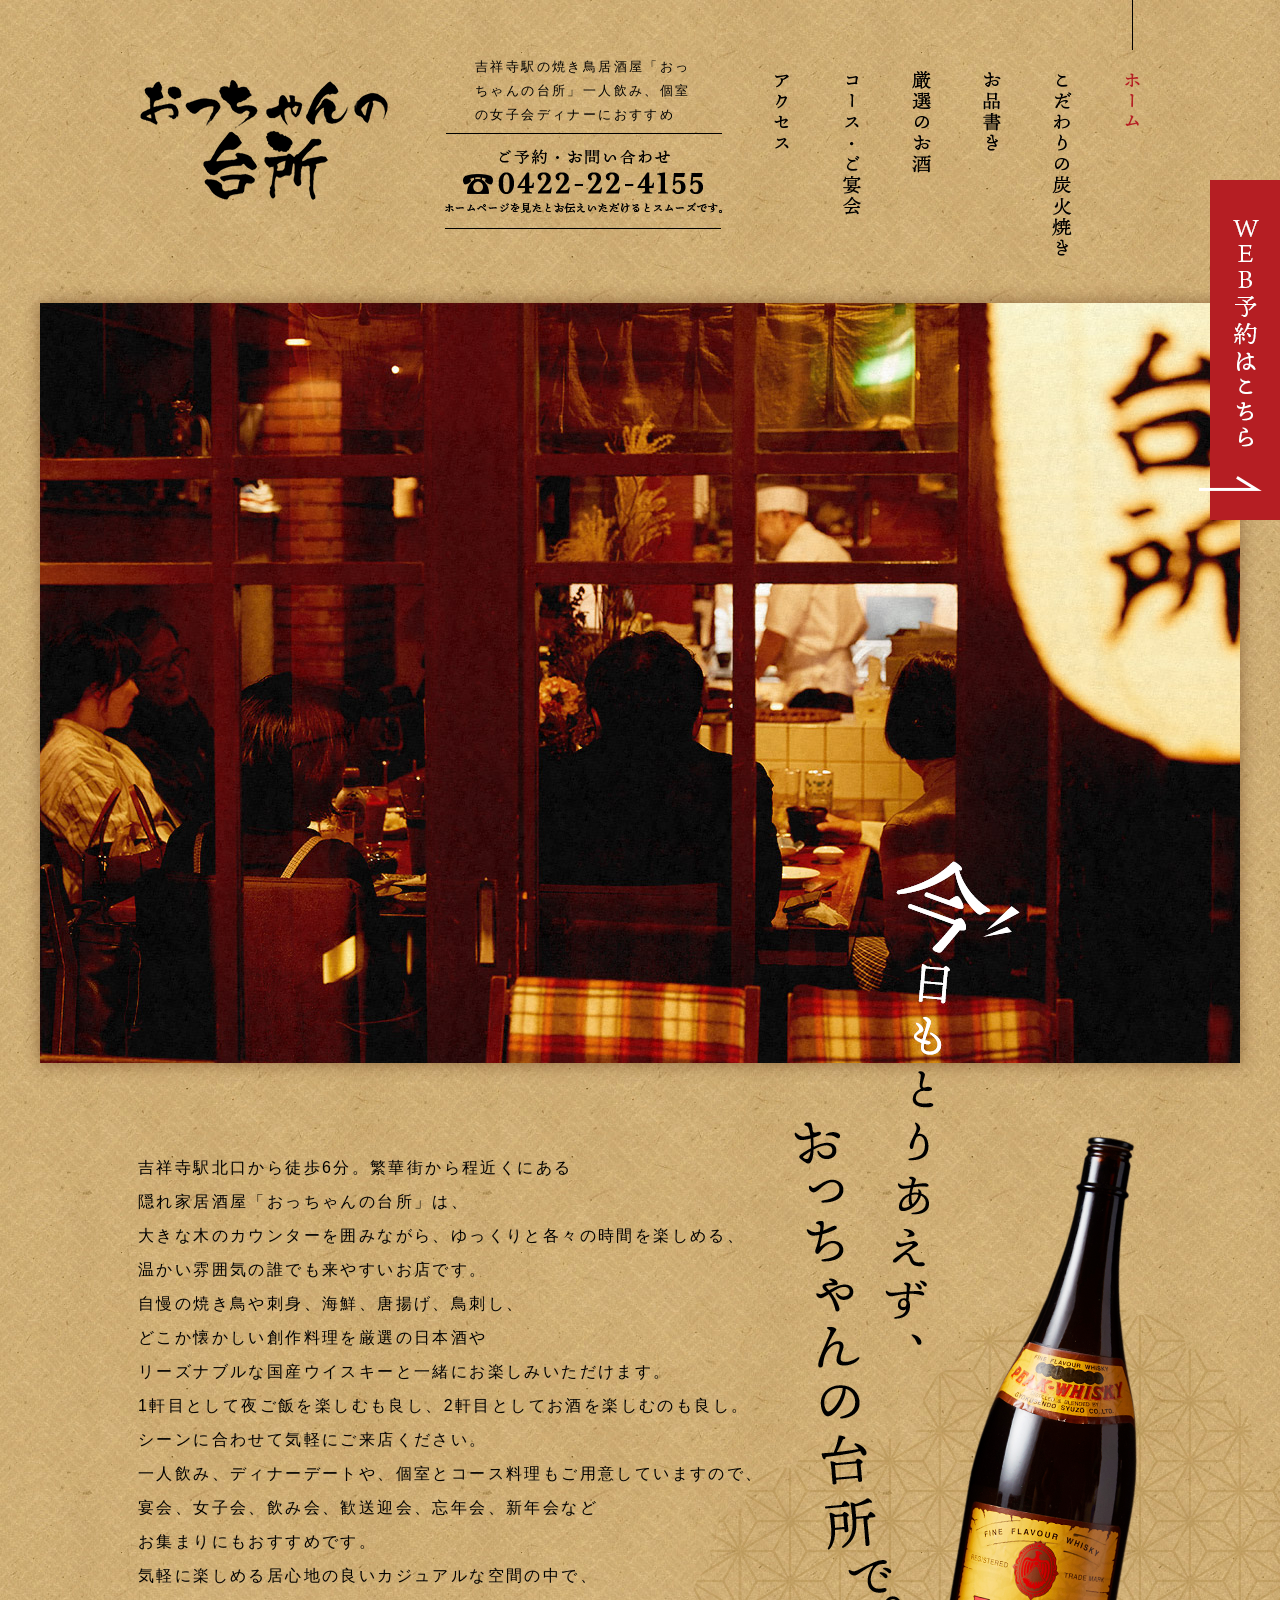
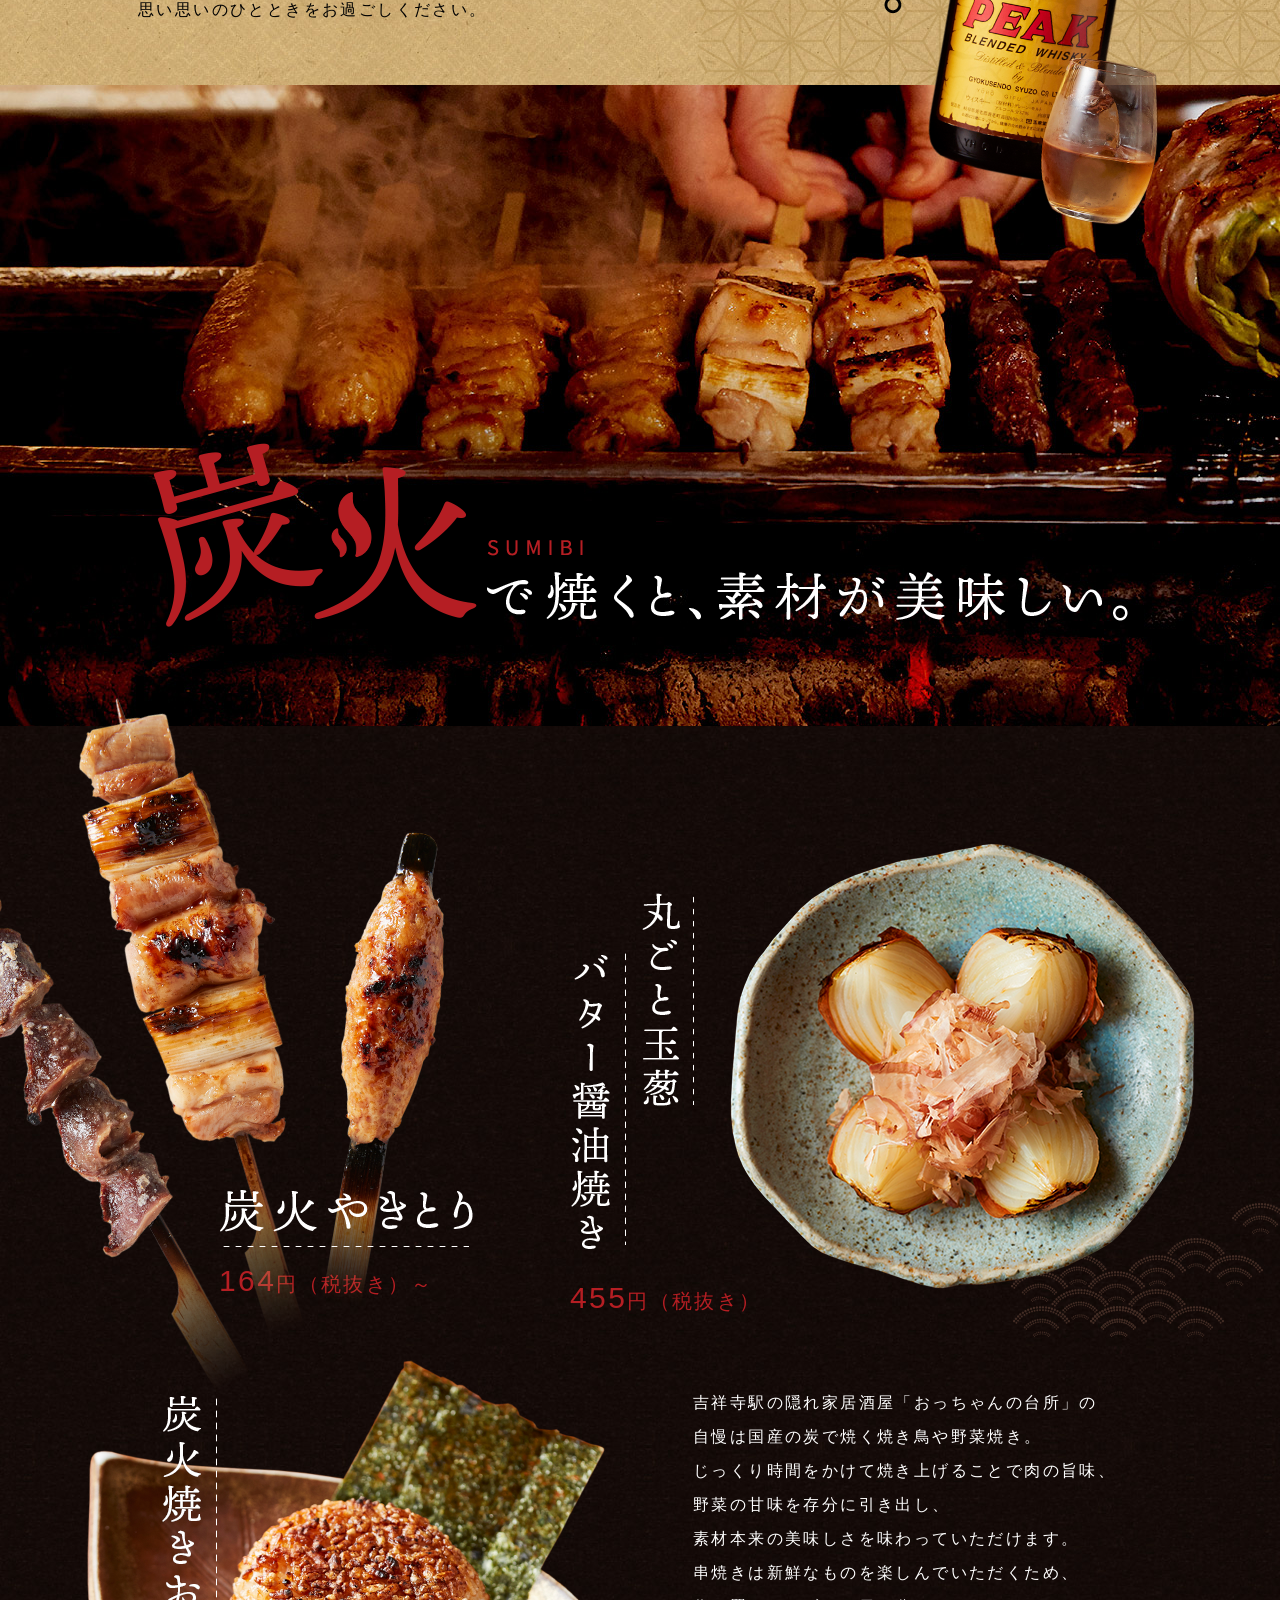
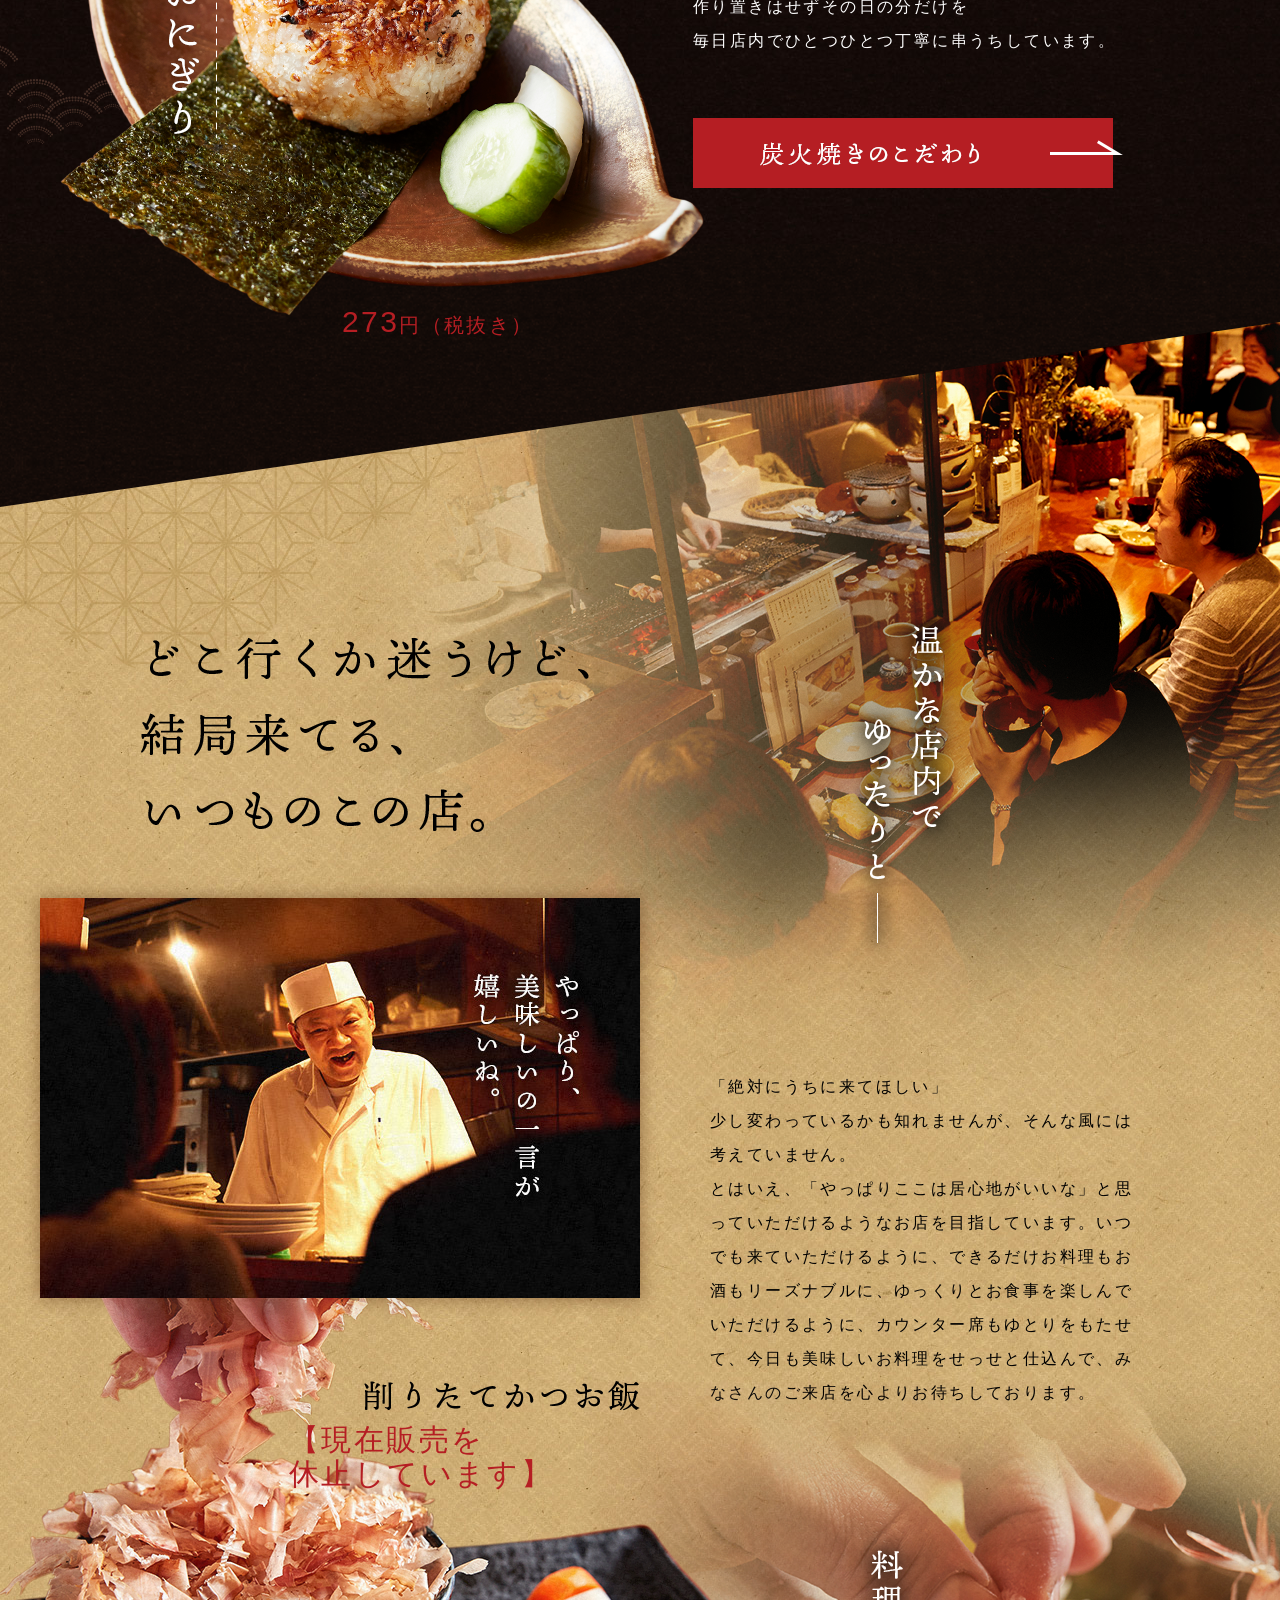
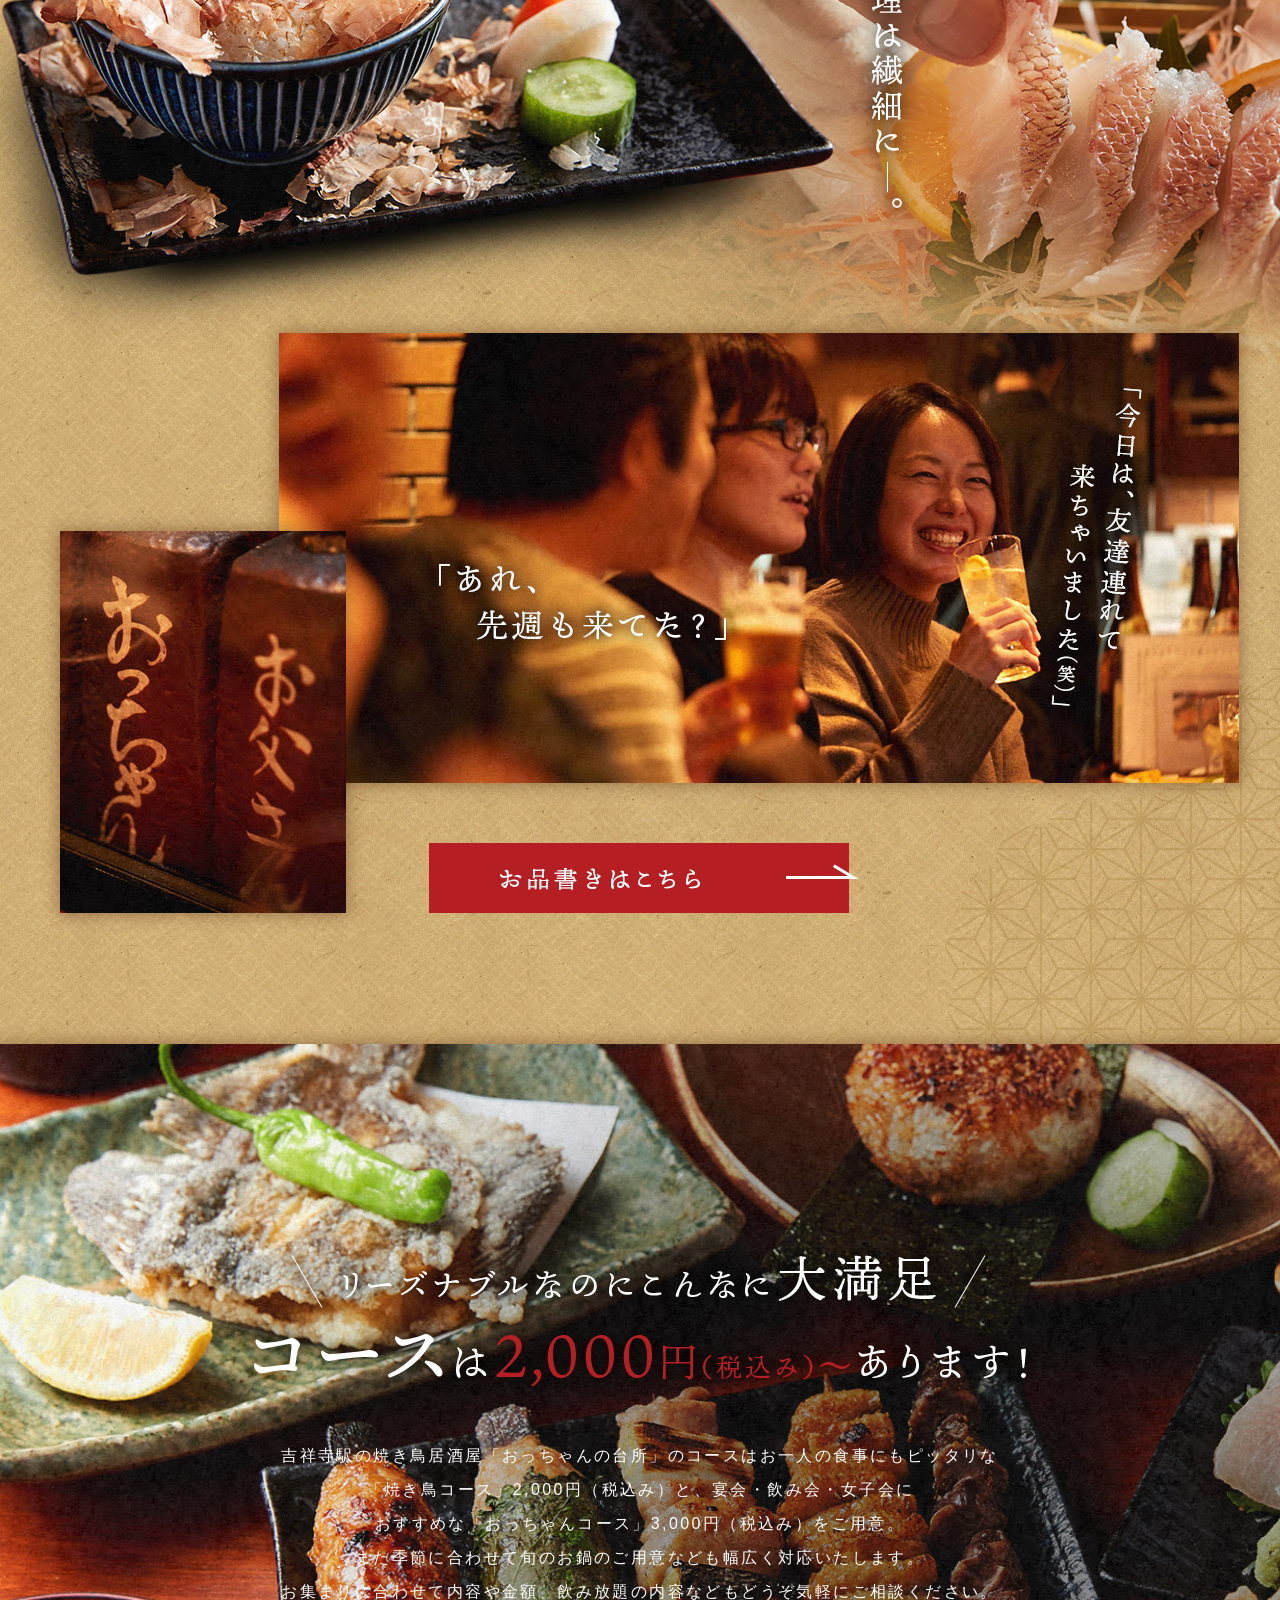
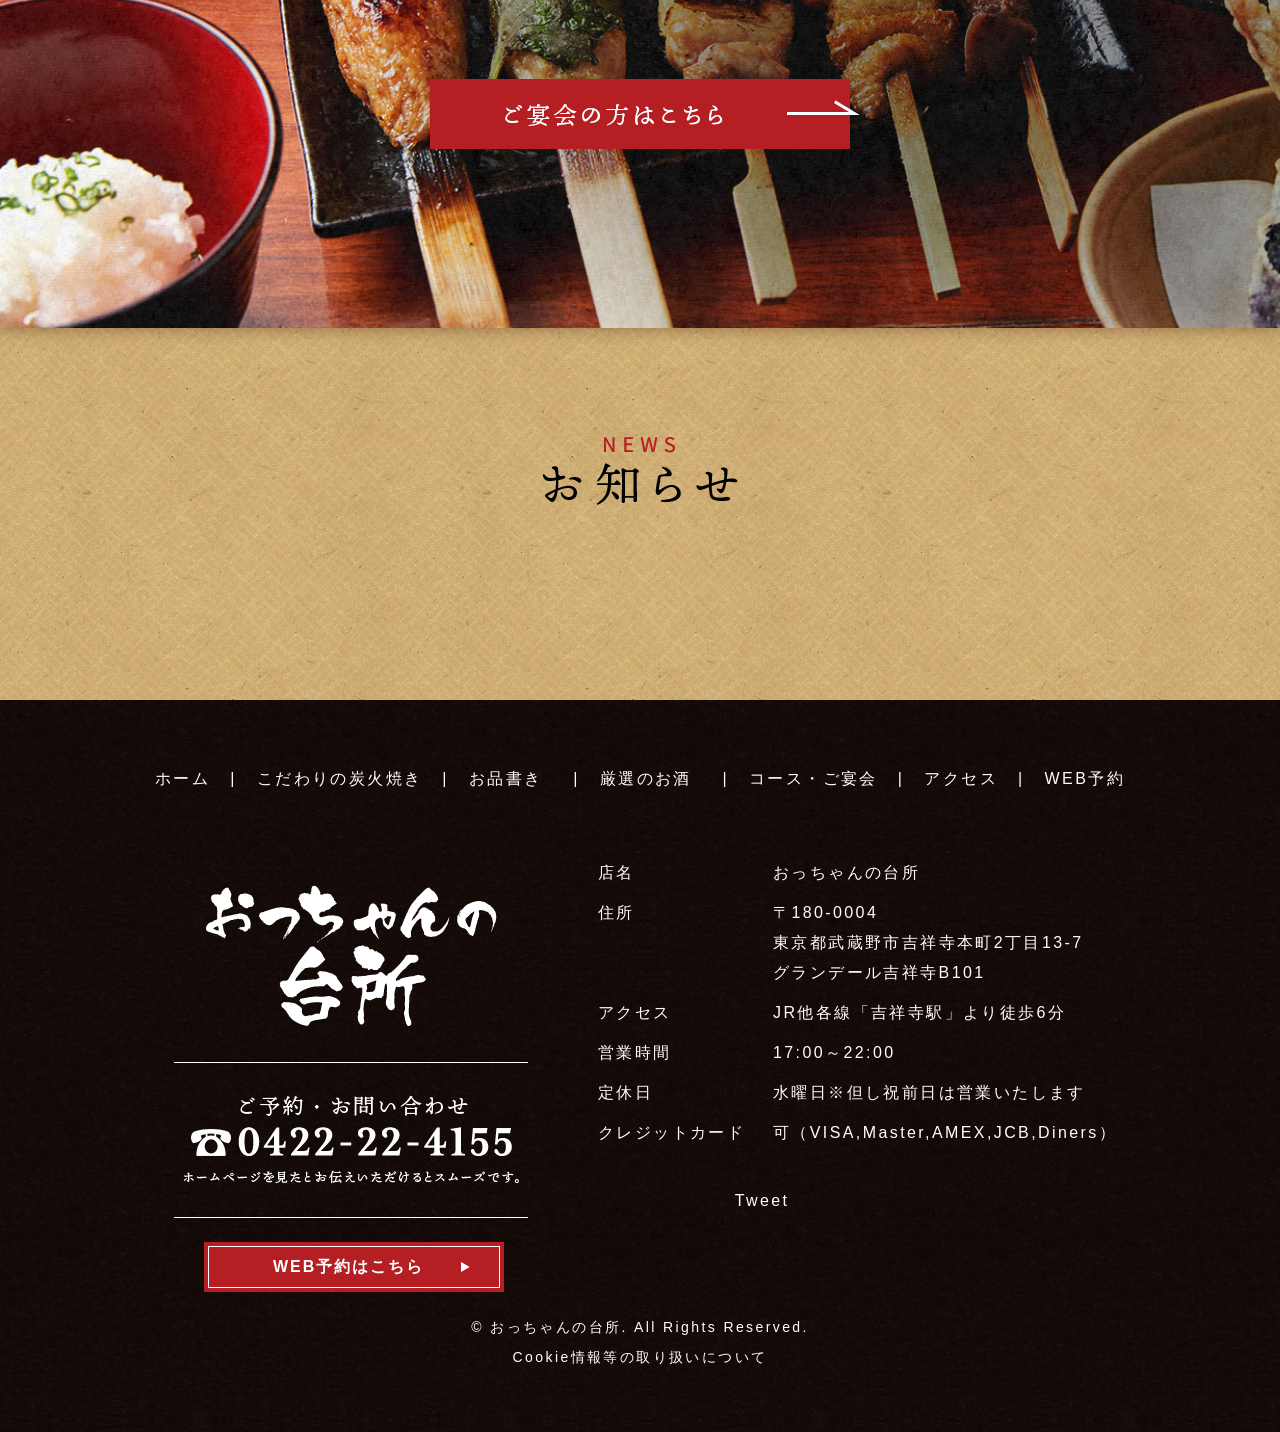
==== commit 7f38eb2b: "修正版" ====
--- a/index.html
+++ b/index.html
@@ -76,8 +76,24 @@
             <p>
               <a href="tel:0422224155" class="telhref"><img src="shared/img/shared/tel-fixed.png" alt="0422-22-4155" /></a>
             </p>
-          </div>
-        </div>
+            <a href="index.html" class="mobile-logo">
+              <img src="shared/img/shared/footer-logo.png" alt="おっちゃんの台所" />
+            </a>
+            <div class="mobile-nav-controls">
+              <a href="tel:0422224155" class="mobile-tel-btn">&#9990;</a>
+              <button class="hamburger-btn" id="hamburgerBtn" aria-label="メニュー">☰</button>
+            </div>
+          </div>
+        </div>
+      <nav class="mobile-menu-drawer" id="mobileMenuDrawer">
+            <a href="index.html">ホーム</a>
+            <a href="sumibiyaki.html">こだわりの炭火焼き</a>
+            <a href="menu.html">お品書き</a>
+            <a href="sake.html">厳選のお酒</a>
+            <a href="course.html">コース・ご宴会</a>
+            <a href="access.html">アクセス</a>
+            <a href="https://yoyaku.tabelog.com/yoyaku/net_booking_form/index?rcd=13009969" target="_blank" rel="nofollow">WEB予約</a>
+          </nav>
       </header>
       <section class="nav-target">
         <div id="sec1">
@@ -111,21 +127,21 @@
                 <p class="photo"><img src="shared/img/index/s3-img-1.png" width="531" height="710" alt="つくね" /></p>
                 <dl>
                   <dt><img src="shared/img/index/s3-h2-a.png" width="257" height="60" alt="炭火やきとり" /></dt>
-                  <dd>180<span>円（税込み）～</span></dd>
+                  <dd>164<span>円（税抜き）～</span></dd>
                 </dl>
               </div>
               <div class="right">
                 <p class="photo"><img src="shared/img/index/s3-img-2.png" width="560" height="495" alt="丸ごと玉葱" /></p>
                 <dl>
                   <dt><img src="shared/img/index/s3-h2-b.png" width="125" height="360" alt="丸ごと玉葱バター醤油焼き" /></dt>
-                  <dd>500<span>円（税込み）</span></dd>
+                  <dd>455<span>円（税抜き）</span></dd>
                 </dl>
               </div>
             </div>
             <div class="set2">
               <dl>
                 <dt><img src="shared/img/index/s3-img-3.png" width="745" height="562" alt="炭火焼きおにぎり" /></dt>
-                <dd>300<span>円（税込み）</span></dd>
+                <dd>273<span>円（税抜き）</span></dd>
               </dl>
               <div class="text">
                 <p class="txt">
@@ -270,5 +286,6 @@
     <script src="shared/js/common.js"></script>
     <script type="text/javascript" src="shared/js/sp_botan.js"></script>
     <script src="shared/js/shared.js"></script>
+    <script src="shared/js/mobile-menu.js"></script>
   </body>
 </html>
--- a/shared/css/responsive.css
+++ b/shared/css/responsive.css
@@ -1,6 +1,12 @@
 /* ==============================================
  * Mobile Responsive Styles
  * ============================================== */
+
+/* Desktop: hide mobile-only elements */
+.mobile-nav-controls,
+.mobile-menu-drawer {
+  display: none;
+}
 
 @media screen and (max-width: 768px) {
 
@@ -21,6 +27,7 @@
     line-height: 1.8;
     letter-spacing: 0.05em;
     overflow-x: hidden;
+    padding-bottom: 56px;
   }
 
   main {
@@ -43,40 +50,25 @@
     position: relative;
   }
 
-  header .wrap {
+  header > .wrap {
     position: relative;
-    padding: 16px;
-  }
-
-  /* Logo */
+    padding: 0;
+    margin-top: 52px;
+  }
+
+  /* ナビバーにロゴがあるのでヘッダー内のロゴは非表示 */
   header .logo {
-    padding-top: 16px;
-    padding-bottom: 16px;
-    text-align: center;
-  }
-
-  header .logo.non-over {
-    position: static;
-    display: block;
-  }
-
-
-  /* H1 title (hidden visually on mobile, keep for SEO) */
+    display: none !important;
+  }
+
+  /* H1 title: hide on mobile */
   header h1 {
-    position: static;
-    width: 100%;
-    font-size: 11px;
-    line-height: 1.6;
-    text-align: center;
-    padding: 8px 16px;
-    box-sizing: border-box;
+    display: none;
   }
 
   /* Tel */
   header .tel {
-    position: static;
-    text-align: center;
-    padding: 8px 0;
+    display: none !important;
   }
 
 
@@ -97,24 +89,135 @@
   header .btn_fixed {
     top: auto;
     bottom: 0;
+    left: 0;
     right: 0;
     position: fixed;
-    z-index: 99;
-  }
-
+    z-index: 150;
+  }
+
+  header .btn_fixed a {
+    display: flex;
+    align-items: center;
+    justify-content: center;
+    height: 52px;
+    background: #b51e23;
+    color: #fff;
+    font-size: 15px;
+    line-height: 1;
+    letter-spacing: 0.12em;
+    text-decoration: none;
+    box-shadow: 0 -2px 8px rgba(0, 0, 0, 0.25);
+  }
+
+  header .btn_fixed a::before {
+    content: "WEB予約はこちら";
+  }
+
+  header .btn_fixed img {
+    display: none;
+  }
+
+
+  /* Always show nav bar on mobile */
+  header .nav-fixed {
+    opacity: 1 !important;
+    visibility: visible !important;
+    position: fixed !important;
+    top: 0 !important;
+  }
 
   /* Fixed nav bar */
   header .nav-fixed .wrap {
-    padding: 12px 16px;
+    display: flex;
+    align-items: center;
+    justify-content: space-between;
+    padding: 0 16px;
+    height: 52px;
+    margin-top: 0;
     box-sizing: border-box;
-    overflow-x: auto;
-  }
-
-  header .nav-fixed nav {
-    flex-wrap: nowrap;
-    overflow-x: auto;
-    -webkit-overflow-scrolling: touch;
-    padding-bottom: 8px;
+  }
+
+  /* Hide desktop nav images and tel image on mobile */
+  header .nav-fixed nav,
+  header .nav-fixed > .wrap > p {
+    display: none !important;
+  }
+
+  /* Mobile logo (left side of nav bar) */
+  .mobile-logo {
+    display: flex !important;
+    align-items: center;
+    text-decoration: none;
+  }
+
+  .mobile-logo img {
+    height: 36px;
+    width: auto;
+  }
+
+  /* Mobile controls: phone icon + hamburger (right side) */
+  .mobile-nav-controls {
+    display: flex !important;
+    align-items: center;
+    gap: 20px;
+    margin-left: auto;
+  }
+
+  /* Phone icon button */
+  .mobile-tel-btn {
+    font-size: 22px;
+    color: #fff;
+    text-decoration: none;
+    line-height: 1;
+  }
+
+  /* Hamburger button */
+  .hamburger-btn {
+    background: none;
+    border: none;
+    cursor: pointer;
+    padding: 0;
+    font-size: 26px;
+    color: #fff;
+    line-height: 1;
+    width: 32px;
+    height: 32px;
+    display: flex;
+    align-items: center;
+    justify-content: center;
+  }
+
+  /* Mobile menu drawer */
+  .mobile-menu-drawer {
+    display: none;
+    flex-direction: column;
+    position: fixed;
+    top: 52px;
+    left: 0;
+    right: 0;
+    bottom: 0;
+    background: rgba(0, 0, 0, 0.92);
+    z-index: 200;
+    padding: 24px 0;
+    overflow-y: auto;
+  }
+
+  .mobile-menu-drawer.open {
+    display: flex;
+  }
+
+  .mobile-menu-drawer a {
+    display: block;
+    color: #fff;
+    text-decoration: none;
+    font-size: 16px;
+    padding: 16px 32px;
+    border-bottom: 1px solid rgba(255, 255, 255, 0.15);
+    letter-spacing: 0.1em;
+  }
+
+  .mobile-menu-drawer a:first-child {
+    border-top: 1px solid rgba(255, 255, 255, 0.15);
   }
 
 
@@ -124,13 +227,6 @@
 
   section .wrap {
     position: relative;
-    overflow: hidden;
-  }
-
-  /* Hide decorative pseudo-elements that overflow with calc() offsets */
-  section *::before,
-  section *::after {
-    content: none !important;
   }
 
   /* Reset absolutely-positioned headings */
@@ -163,7 +259,8 @@
   section .set1,
   section .set2,
   section .set3,
-  section .content {
+  section .content,
+  section .box {
     display: block !important;
     width: 100% !important;
     margin-left: 0 !important;
@@ -171,6 +268,20 @@
     padding-left: 0 !important;
     padding-right: 0 !important;
     position: static !important;
+  }
+
+  /* Box left/right columns → full width */
+  section .box .left,
+  section .box .right {
+    width: 100% !important;
+    position: static !important;
+    box-sizing: border-box !important;
+    padding: 16px !important;
+  }
+
+  /* Hide vertical divider between columns */
+  section .box .left::before {
+    display: none !important;
   }
 
   /* Text containers: reset fixed widths and large paddings */
@@ -235,6 +346,208 @@
   }
 
   /* ==============================================
+   * sumibiyaki.html specific fixes
+   * ============================================== */
+
+  /* sec3: 焼き鳥セクション — 価格を写真位置に合わせる */
+  #sec3 .left,
+  #sec3 .right {
+    position: relative !important;
+    width: 100% !important;
+    margin: 0 !important;
+    top: auto !important;
+    left: auto !important;
+    right: auto !important;
+    padding: 0 !important;
+  }
+
+  #sec3 .price {
+    position: absolute !important;
+    display: block !important;
+    font-size: 16px !important;
+    width: auto !important;
+    margin: 0 !important;
+    line-height: 1;
+    white-space: nowrap;
+    z-index: 2;
+  }
+
+  #sec3 .price span {
+    font-size: 14px !important;
+  }
+
+  #sec3 .left .photo,
+  #sec3 .right .photo {
+    text-align: center;
+    padding: 0 !important;
+    margin: 0 !important;
+  }
+
+  #sec3 .left p,
+  #sec3 .right p {
+    text-align: center;
+  }
+
+  #sec3 .left .price_1 {
+    top: 28%;
+    left: 18%;
+  }
+
+  #sec3 .left .price_2 {
+    top: 24%;
+    left: 84%;
+    transform: translateX(-50%);
+  }
+
+  #sec3 .left .price_3 {
+    bottom: 1%;
+    left: 35%;
+  }
+
+  #sec3 .left .price_4 {
+    bottom: 3%;
+    left: 79%;
+    transform: translateX(-50%);
+  }
+
+  #sec3 .right .price_1 {
+    top: 37%;
+    left: 56%;
+  }
+
+  #sec3 .right .price_2 {
+    top: 55%;
+    left: 2%;
+  }
+
+  #sec3 .right .price_3 {
+    bottom: 18%;
+    left: 15%;
+  }
+
+  #sec3 .right .price_4 {
+    bottom: 1%;
+    left: 46%;
+  }
+
+  /* ==============================================
+   * course.html specific fixes
+   * ============================================== */
+
+  /* sec1 */
+  #sec1 .txt {
+    width: 100% !important;
+    padding-left: 16px !important;
+    padding-right: 16px !important;
+  }
+
+  /* sec2 */
+  #sec2 .photo {
+    position: static !important;
+    text-align: center;
+    padding: 16px 0 !important;
+  }
+
+  /* sec3 / sec4: コースボックス */
+  #sec3 .box,
+  #sec4 .box {
+    margin-left: 0 !important;
+    margin-right: 0 !important;
+    flex-direction: column !important;
+  }
+
+  #sec3 .box .left,
+  #sec3 .box .right,
+  #sec4 .box .left,
+  #sec4 .box .right {
+    width: 100% !important;
+    position: static !important;
+    padding: 16px !important;
+    box-sizing: border-box !important;
+  }
+
+  #sec3 .box .right ul,
+  #sec4 .box .right ul {
+    padding: 16px !important;
+    line-height: 2 !important;
+  }
+
+  #sec3 .box .left dl dt,
+  #sec4 .box .left dl dt {
+    font-size: 16px !important;
+    padding: 16px 8px !important;
+    margin-bottom: 16px !important;
+  }
+
+  #sec3 .box .left dl dt span,
+  #sec4 .box .left dl dt span {
+    font-size: 22px !important;
+  }
+
+  #sec3 .box .left dl dd,
+  #sec4 .box .left dl dd {
+    font-size: 24px !important;
+    padding-left: 0 !important;
+  }
+
+  /* sec5 */
+  #sec5 .box {
+    margin-left: 0 !important;
+    margin-right: 0 !important;
+    padding: 16px !important;
+    box-sizing: border-box !important;
+  }
+
+  #sec5 .box h2 {
+    padding: 24px 0 16px !important;
+  }
+
+  #sec5 .set2 {
+    position: static !important;
+  }
+
+  #sec5 .set2 h3 {
+    position: static !important;
+    padding: 16px !important;
+  }
+
+  #sec5 .set2 .txt_2 {
+    padding-left: 16px !important;
+    padding-right: 16px !important;
+    padding-top: 16px !important;
+    padding-bottom: 24px !important;
+  }
+
+  /* sec6 */
+  #sec6 {
+    min-height: 0 !important;
+  }
+
+  #sec6 h2 {
+    margin-left: 0 !important;
+    padding: 24px 16px 16px !important;
+    text-align: center !important;
+  }
+
+  #sec6 .floor {
+    position: static !important;
+    padding: 16px !important;
+  }
+
+  #sec6 .photo {
+    padding-left: 16px !important;
+    padding-right: 16px !important;
+    position: static !important;
+  }
+
+  #sec6 .txt {
+    padding-left: 16px !important;
+    padding-right: 16px !important;
+    padding-top: 16px !important;
+    padding-bottom: 16px !important;
+  }
+
+  /* ==============================================
    * Footer
    * ============================================== */
 
@@ -327,6 +640,97 @@
   /* Bxslider / hero section */
   #key ul, #key li {
     min-height: 200px;
+  }
+
+  #sec3 {
+    overflow: hidden;
+  }
+
+  #sec3 dl {
+    margin: 0 !important;
+  }
+
+  #sec3 dl dt {
+    text-align: center;
+  }
+
+  #sec3 dl dd,
+  #sec3 .set1 .left dl dd,
+  #sec3 .set2 dl dd {
+    padding: 10px 0 24px !important;
+    margin: 0 !important;
+    text-align: center;
+    font-size: 24px !important;
+    line-height: 1.4;
+    white-space: nowrap;
+  }
+
+  #sec3 dl dd span {
+    font-size: 14px !important;
+  }
+
+  #sec3 .set1 .left dl,
+  #sec3 .set1 .right dl {
+    padding: 16px 0 0 !important;
+  }
+
+  #sec3 .set2 .text .txt,
+  #sec3 .set2 .text .btn {
+    padding-left: 0 !important;
+    padding-right: 0 !important;
+    text-align: center;
+  }
+
+  #sec4 {
+    overflow: hidden;
+  }
+
+  #sec4 .set1 .left h2,
+  #sec4 .set1 .right h3,
+  #sec4 .set2 h3 {
+    padding-top: 24px !important;
+    text-align: center;
+  }
+
+  #sec4 .set1 .right .txt {
+    padding: 24px 16px !important;
+  }
+
+  #sec4 .set2 dl {
+    margin: 0 !important;
+    position: static !important;
+    width: 100% !important;
+  }
+
+  #sec4 .set2 dl dt {
+    text-align: center;
+  }
+
+  #sec4 .set2 dl dd {
+    position: static !important;
+    padding: 10px 16px 24px !important;
+    margin: 0 !important;
+    text-align: center;
+    font-size: 20px !important;
+    line-height: 1.6;
+    white-space: nowrap;
+  }
+
+  #sec4 .set2 dl dd br {
+    display: none;
+  }
+
+  #sec4 .set2 h3::before,
+  #sec4 .set3::before {
+    display: none !important;
+  }
+
+  #sec4 .set3 .photo_1,
+  #sec4 .set3 .photo_2,
+  #sec4 .set3 .btn {
+    margin: 0 !important;
+    padding: 16px 0 !important;
+    text-align: center;
   }
 
   /* ==============================================
